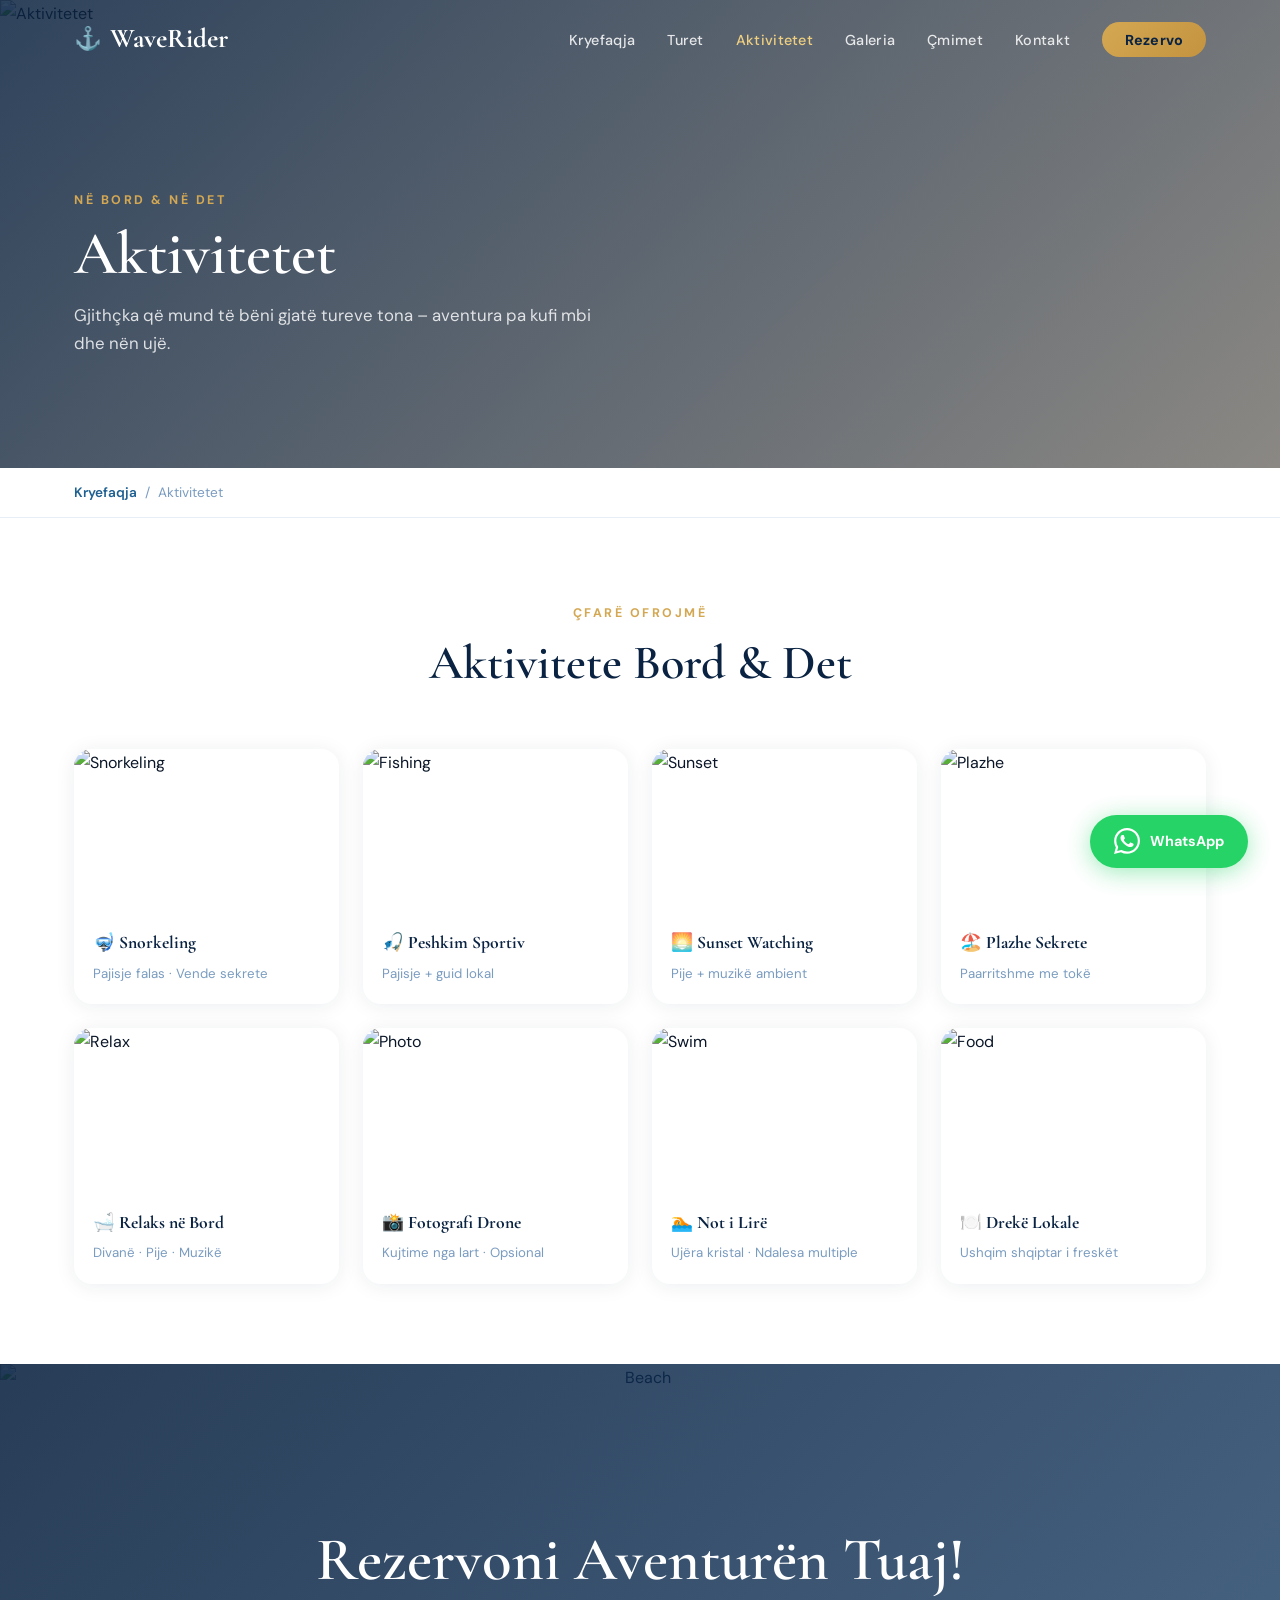
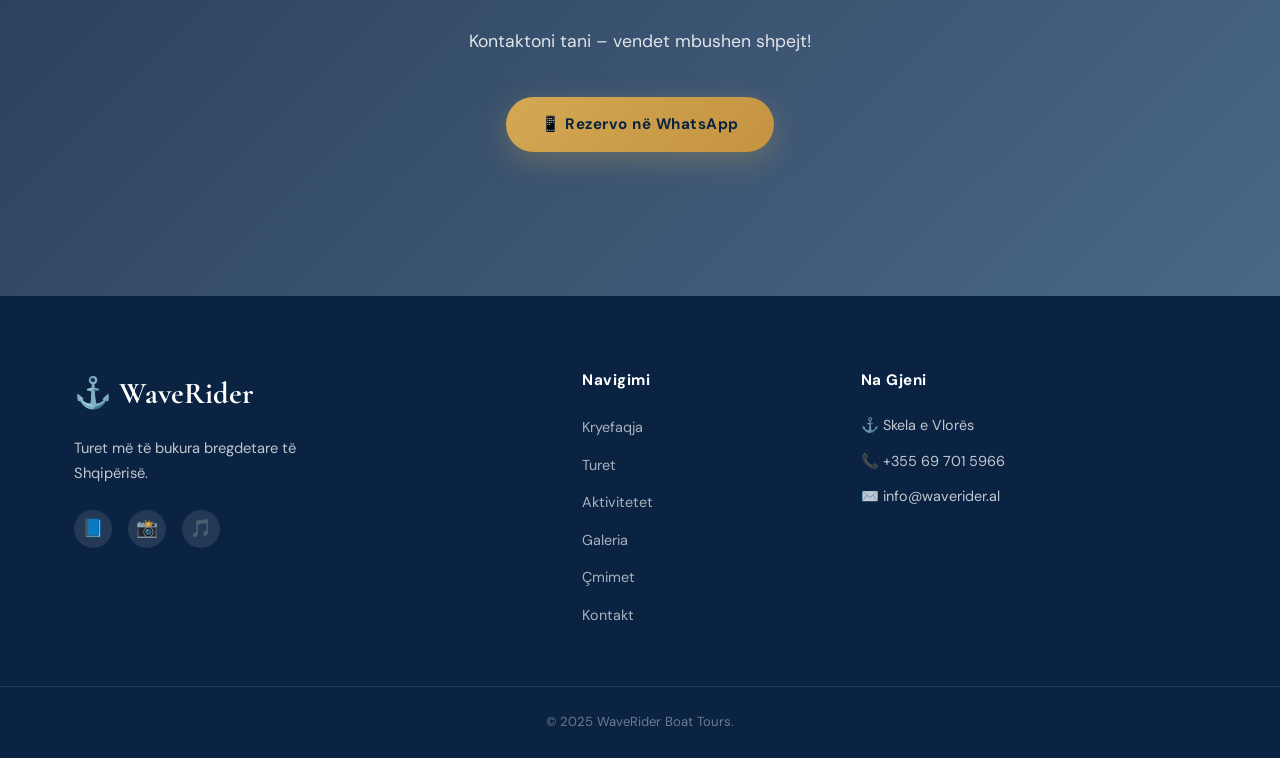
==== aktivitetet.html @ 0ce1d877 "Add files via upload" ====
<!-- AKTIVITETET -->
<!DOCTYPE html>
<html lang="sq">
<head>
  <meta charset="UTF-8"><meta name="viewport" content="width=device-width, initial-scale=1.0">
  <title>Aktivitetet – WaveRider Boat Tours</title>
  <link href="https://fonts.googleapis.com/css2?family=Cormorant+Garamond:ital,wght@0,400;0,600;0,700;1,400;1,600&family=DM+Sans:wght@300;400;500;700&display=swap" rel="stylesheet">
  <link rel="stylesheet" href="style.css">
</head>
<body>
  <nav class="navbar scrolled" id="navbar">
    <div class="nav-inner">
      <a href="index.html" class="logo"><span class="logo-icon">⚓</span> WaveRider</a>
      <button class="burger" id="burger"><span></span><span></span><span></span></button>
      <ul class="nav-links" id="navLinks">
        <li><a href="index.html">Kryefaqja</a></li><li><a href="turet.html">Turet</a></li>
        <li><a href="aktivitetet.html" class="active">Aktivitetet</a></li><li><a href="galeria.html">Galeria</a></li>
        <li><a href="cmimi.html">Çmimet</a></li><li><a href="kontakt.html">Kontakt</a></li>
        <li><a href="kontakt.html" class="btn-rezervo-nav">Rezervo</a></li>
      </ul>
    </div>
  </nav>
  <section class="page-hero">
    <div class="page-hero-bg"><img src="https://images.unsplash.com/photo-1530053969600-caed2596d242?w=1600&q=80" alt="Aktivitetet"><div class="page-hero-overlay"></div></div>
    <div class="page-hero-content"><span class="label">Në Bord & Në Det</span><h1>Aktivitetet</h1><p>Gjithçka që mund të bëni gjatë tureve tona – aventura pa kufi mbi dhe nën ujë.</p></div>
  </section>
  <div class="breadcrumb"><div class="container"><a href="index.html">Kryefaqja</a> <span>/</span> Aktivitetet</div></div>

  <section style="padding:5rem 0;background:white;">
    <div class="container">
      <div class="section-header fade-in"><span class="label">Çfarë Ofrojmë</span><h2>Aktivitete Bord & Det</h2></div>
      <div class="act-grid">
        <div class="act-item fade-in"><img src="https://images.unsplash.com/photo-1530053969600-caed2596d242?w=500&q=80" alt="Snorkeling"><div class="act-body"><h4>🤿 Snorkeling</h4><p>Pajisje falas · Vende sekrete</p></div></div>
        <div class="act-item fade-in"><img src="https://images.unsplash.com/photo-1467195659-c08bb4c3c1c1?w=500&q=80" alt="Fishing"><div class="act-body"><h4>🎣 Peshkim Sportiv</h4><p>Pajisje + guid lokal</p></div></div>
        <div class="act-item fade-in"><img src="https://images.unsplash.com/photo-1505118380757-91f5f5632de0?w=500&q=80" alt="Sunset"><div class="act-body"><h4>🌅 Sunset Watching</h4><p>Pije + muzikë ambient</p></div></div>
        <div class="act-item fade-in"><img src="https://images.unsplash.com/photo-1559827260-dc66d52bef19?w=500&q=80" alt="Plazhe"><div class="act-body"><h4>🏖️ Plazhe Sekrete</h4><p>Paarritshme me tokë</p></div></div>
        <div class="act-item fade-in"><img src="https://images.unsplash.com/photo-1544551763-46a013bb70d5?w=500&q=80" alt="Relax"><div class="act-body"><h4>🛁 Relaks në Bord</h4><p>Divanë · Pije · Muzikë</p></div></div>
        <div class="act-item fade-in"><img src="https://images.unsplash.com/photo-1488590528505-98d2b5aba04b?w=500&q=80" alt="Photo"><div class="act-body"><h4>📸 Fotografi Drone</h4><p>Kujtime nga lart · Opsional</p></div></div>
        <div class="act-item fade-in"><img src="https://images.unsplash.com/photo-1452721226468-f95fb66ebf83?w=500&q=80" alt="Swim"><div class="act-body"><h4>🏊 Not i Lirë</h4><p>Ujëra kristal · Ndalesa multiple</p></div></div>
        <div class="act-item fade-in"><img src="https://images.unsplash.com/photo-1414235077428-338989a2e8c0?w=500&q=80" alt="Food"><div class="act-body"><h4>🍽️ Drekë Lokale</h4><p>Ushqim shqiptar i freskët</p></div></div>
      </div>
    </div>
  </section>

  <section class="cta-banner">
    <img src="https://images.unsplash.com/photo-1507525428034-b723cf961d3e?w=1600&q=80" alt="Beach" class="cta-bg"><div class="cta-overlay"></div>
    <div class="cta-content"><h2>Rezervoni Aventurën Tuaj!</h2><p>Kontaktoni tani – vendet mbushen shpejt!</p>
      <a href="https://wa.me/355697015966?text=Përshëndetje!%20Dua%20të%20rezervoj%20nje%20tur." class="btn-primary" target="_blank">📱 Rezervo në WhatsApp</a></div>
  </section>

  <footer class="footer"><div class="container footer-grid">
    <div class="footer-brand"><div class="logo">⚓ WaveRider</div><p>Turet më të bukura bregdetare të Shqipërisë.</p><div class="social-links"><a href="#">📘</a><a href="#">📸</a><a href="#">🎵</a></div></div>
    <div class="footer-links"><h4>Navigimi</h4><ul><li><a href="index.html">Kryefaqja</a></li><li><a href="turet.html">Turet</a></li><li><a href="aktivitetet.html">Aktivitetet</a></li><li><a href="galeria.html">Galeria</a></li><li><a href="cmimi.html">Çmimet</a></li><li><a href="kontakt.html">Kontakt</a></li></ul></div>
    <div class="footer-contact"><h4>Na Gjeni</h4><p>⚓ Skela e Vlorës</p><p>📞 +355 69 701 5966</p><p>✉️ info@waverider.al</p></div>
  </div><div class="footer-bottom">© 2025 WaveRider Boat Tours.</div></footer>

  <a href="https://wa.me/355697015966?text=Përshëndetje%20WaveRider!" class="whatsapp-btn" target="_blank" rel="noopener">
    <svg xmlns="http://www.w3.org/2000/svg" viewBox="0 0 24 24" fill="white" width="26" height="26"><path d="M17.472 14.382c-.297-.149-1.758-.867-2.03-.967-.273-.099-.471-.148-.67.15-.197.297-.767.966-.94 1.164-.173.199-.347.223-.644.075-.297-.15-1.255-.463-2.39-1.475-.883-.788-1.48-1.761-1.653-2.059-.173-.297-.018-.458.13-.606.134-.133.298-.347.446-.52.149-.174.198-.298.298-.497.099-.198.05-.371-.025-.52-.075-.149-.669-1.612-.916-2.207-.242-.579-.487-.5-.669-.51-.173-.008-.371-.01-.57-.01-.198 0-.52.074-.792.372-.272.297-1.04 1.016-1.04 2.479 0 1.462 1.065 2.875 1.213 3.074.149.198 2.096 3.2 5.077 4.487.709.306 1.262.489 1.694.625.712.227 1.36.195 1.871.118.571-.085 1.758-.719 2.006-1.413.248-.694.248-1.289.173-1.413-.074-.124-.272-.198-.57-.347m-5.421 7.403h-.004a9.87 9.87 0 01-5.031-1.378l-.361-.214-3.741.982.998-3.648-.235-.374a9.86 9.86 0 01-1.51-5.26c.001-5.45 4.436-9.884 9.888-9.884 2.64 0 5.122 1.03 6.988 2.898a9.825 9.825 0 012.893 6.994c-.003 5.45-4.437 9.884-9.885 9.884m8.413-18.297A11.815 11.815 0 0012.05 0C5.495 0 .16 5.335.157 11.892c0 2.096.547 4.142 1.588 5.945L.057 24l6.305-1.654a11.882 11.882 0 005.683 1.448h.005c6.554 0 11.89-5.335 11.893-11.893a11.821 11.821 0 00-3.48-8.413z"/></svg>
    <span>WhatsApp</span>
  </a>
  <script src="script.js"></script>
</body>
</html>
---- style.css ----
/* ===== RESET & BASE ===== */
*, *::before, *::after { margin:0; padding:0; box-sizing:border-box; }

:root {
  --navy: #0a2342;
  --navy-mid: #1a3a6b;
  --ocean: #1e6091;
  --teal: #0d9488;
  --teal-light: #5eead4;
  --gold: #d4a853;
  --gold-light: #f0d080;
  --sand: #fdf8f0;
  --white: #ffffff;
  --text-dark: #0a1628;
  --text-mid: #3d5a80;
  --text-light: #7a9cc0;
  --shadow: 0 8px 40px rgba(10,35,66,.15);
  --shadow-gold: 0 8px 30px rgba(212,168,83,.3);
  --radius: 18px;
  --font-display: 'Cormorant Garamond', Georgia, serif;
  --font-body: 'DM Sans', sans-serif;
}

html { scroll-behavior: smooth; }
body { font-family: var(--font-body); color: var(--text-dark); background: var(--sand); line-height: 1.7; overflow-x: hidden; }
.container { max-width: 1180px; margin: 0 auto; padding: 0 1.5rem; }
img { max-width:100%; display:block; }
a { text-decoration:none; color:inherit; }

/* ===== BUTTONS ===== */
.btn-primary {
  display: inline-block;
  background: linear-gradient(135deg, var(--gold), #c49340);
  color: var(--navy);
  padding: .9rem 2.2rem;
  border-radius: 50px;
  font-weight: 700;
  font-size: .95rem;
  letter-spacing: .5px;
  transition: all .3s;
  border: none;
  cursor: pointer;
  font-family: var(--font-body);
  box-shadow: var(--shadow-gold);
}
.btn-primary:hover { transform: translateY(-3px); box-shadow: 0 12px 35px rgba(212,168,83,.45); background: linear-gradient(135deg, #e0b860, var(--gold)); }

.btn-ghost {
  display: inline-block;
  color: var(--white);
  padding: .9rem 2.2rem;
  border-radius: 50px;
  font-weight: 700;
  font-size: .95rem;
  border: 2px solid rgba(255,255,255,.5);
  transition: all .3s;
  font-family: var(--font-body);
}
.btn-ghost:hover { background: rgba(255,255,255,.15); border-color: white; }

.btn-navy {
  display: inline-block;
  background: var(--navy);
  color: white;
  padding: .9rem 2.2rem;
  border-radius: 50px;
  font-weight: 700;
  font-size: .95rem;
  transition: all .3s;
  border: none; cursor: pointer; font-family: var(--font-body);
}
.btn-navy:hover { background: var(--navy-mid); transform: translateY(-2px); }

/* ===== NAVBAR ===== */
.navbar {
  position: fixed; top: 0; left: 0; right: 0; z-index: 999;
  padding: 1rem 0;
  transition: all .4s;
}
.navbar.scrolled {
  background: rgba(10,35,66,.97);
  backdrop-filter: blur(10px);
  box-shadow: 0 2px 30px rgba(0,0,0,.3);
  padding: .7rem 0;
}
.nav-inner { max-width: 1180px; margin: 0 auto; padding: 0 1.5rem; display: flex; align-items: center; justify-content: space-between; }
.logo { font-family: var(--font-display); font-size: 1.7rem; font-weight: 700; color: white; display: flex; align-items: center; gap: .5rem; }
.logo-icon { font-size: 1.4rem; }
.nav-links { display: flex; align-items: center; gap: 2rem; list-style: none; }
.nav-links a { color: rgba(255,255,255,.85); font-weight: 500; font-size: .9rem; transition: color .2s; letter-spacing: .3px; }
.nav-links a:hover, .nav-links a.active { color: var(--gold-light); }
.btn-rezervo-nav {
  background: linear-gradient(135deg, var(--gold), #c49340) !important;
  color: var(--navy) !important;
  padding: .55rem 1.4rem !important;
  border-radius: 50px;
  font-weight: 700 !important;
}
.btn-rezervo-nav:hover { color: var(--navy) !important; }

.burger { display:none; flex-direction:column; gap:5px; background:none; border:none; cursor:pointer; padding:5px; }
.burger span { display:block; width:26px; height:2px; background:white; border-radius:2px; transition:all .3s; }

/* ===== HERO ===== */
.hero {
  position: relative; min-height: 100vh;
  display: flex; align-items: center;
  overflow: hidden;
}
.hero-bg { position: absolute; inset: 0; }
.hero-img { width:100%; height:100%; object-fit:cover; object-position:center; }
.hero-overlay {
  position: absolute; inset: 0;
  background: linear-gradient(135deg, rgba(10,35,66,.82) 0%, rgba(14,55,100,.55) 60%, rgba(0,0,0,.3) 100%);
}
/* Animated waves */
.hero-waves { position:absolute; bottom:0; left:0; right:0; z-index:2; }
.hero-content {
  position: relative; z-index: 3;
  max-width: 1180px; margin: 0 auto; padding: 0 1.5rem;
  padding-top: 90px;
}
.hero-badge {
  display: inline-flex; align-items: center; gap: .5rem;
  background: rgba(212,168,83,.2);
  border: 1px solid rgba(212,168,83,.5);
  color: var(--gold-light);
  padding: .45rem 1.2rem;
  border-radius: 50px;
  font-size: .82rem;
  font-weight: 600;
  letter-spacing: 1.5px;
  text-transform: uppercase;
  margin-bottom: 1.8rem;
}
.hero-content h1 {
  font-family: var(--font-display);
  font-size: clamp(2.8rem, 7vw, 5.5rem);
  font-weight: 600;
  color: white;
  line-height: 1.08;
  margin-bottom: 1.5rem;
}
.hero-content h1 em { color: var(--gold-light); font-style: italic; }
.hero-content p { color: rgba(255,255,255,.8); font-size: 1.15rem; max-width: 540px; margin-bottom: 2.5rem; }
.hero-btns { display: flex; gap: 1.2rem; flex-wrap: wrap; }

/* Availability strip */
.avail-strip {
  position: absolute; bottom: 4rem; right: 2rem; z-index: 4;
  background: rgba(255,255,255,.12);
  backdrop-filter: blur(12px);
  border: 1px solid rgba(255,255,255,.25);
  border-radius: 16px;
  padding: 1.2rem 1.8rem;
  color: white;
  max-width: 220px;
}
.avail-strip strong { display:block; font-size:1.4rem; color:var(--gold-light); font-family:var(--font-display); }
.avail-strip span { font-size:.82rem; opacity:.8; }
.avail-dots { display:flex; gap:.4rem; margin-top:.8rem; flex-wrap:wrap; }
.dot { width:14px; height:14px; border-radius:50%; background:var(--teal-light); transition:.3s; }
.dot.taken { background:rgba(255,255,255,.25); }

.hero-scroll { position:absolute; bottom:2rem; left:50%; transform:translateX(-50%); color:rgba(255,255,255,.5); font-size:1.4rem; animation:bounce 2s infinite; z-index:5; }
@keyframes bounce { 0%,100%{transform:translateX(-50%) translateY(0)} 50%{transform:translateX(-50%) translateY(8px)} }

/* ===== STATS BAR ===== */
.stats-bar {
  background: var(--navy);
  display: grid; grid-template-columns: repeat(4,1fr);
  padding: 2rem;
}
.stat { padding:.5rem; text-align:center; border-right:1px solid rgba(255,255,255,.1); }
.stat:last-child { border-right:none; }
.stat strong { display:block; font-size:2.2rem; font-weight:700; color:var(--gold-light); font-family:var(--font-display); }
.stat span { font-size:.82rem; color:rgba(255,255,255,.65); font-weight:500; letter-spacing:.5px; }

/* ===== SECTION HEADER ===== */
.section-header { text-align:center; margin-bottom:3.5rem; }
.label { display:inline-block; color:var(--gold); font-size:.78rem; font-weight:700; letter-spacing:2.5px; text-transform:uppercase; margin-bottom:.7rem; }
.section-header h2 { font-family:var(--font-display); font-size:clamp(2rem,4vw,3rem); font-weight:600; color:var(--navy); line-height:1.2; }

/* ===== TOUR CARDS ===== */
.tours-section { padding:6rem 0; background:white; }
.tours-grid { display:grid; grid-template-columns:repeat(3,1fr); gap:2rem; }
.tour-card {
  border-radius:var(--radius); overflow:hidden;
  box-shadow:var(--shadow); transition:transform .35s, box-shadow .35s;
  background:white; position:relative;
}
.tour-card:hover { transform:translateY(-10px); box-shadow:0 25px 60px rgba(10,35,66,.2); }
.tour-card-img { position:relative; overflow:hidden; }
.tour-card-img img { width:100%; height:230px; object-fit:cover; transition:transform .5s; }
.tour-card:hover .tour-card-img img { transform:scale(1.06); }
.tour-badge {
  position:absolute; top:1rem; left:1rem;
  background:var(--gold); color:var(--navy);
  font-size:.75rem; font-weight:700; padding:.3rem .9rem;
  border-radius:50px; letter-spacing:.5px;
}
.spots-badge {
  position:absolute; top:1rem; right:1rem;
  background:rgba(10,35,66,.85); color:white;
  font-size:.75rem; font-weight:600; padding:.3rem .9rem;
  border-radius:50px; backdrop-filter:blur(4px);
}
.spots-badge.low { background:rgba(180,40,40,.85); }
.tour-body { padding:1.6rem; }
.tour-body h3 { font-family:var(--font-display); font-size:1.35rem; font-weight:700; color:var(--navy); margin-bottom:.5rem; }
.tour-meta { display:flex; gap:1rem; margin-bottom:.8rem; flex-wrap:wrap; }
.tour-meta span { font-size:.82rem; color:var(--text-light); display:flex; align-items:center; gap:.3rem; }
.tour-body p { color:var(--text-mid); font-size:.9rem; margin-bottom:1.2rem; line-height:1.6; }
.tour-footer { display:flex; align-items:center; justify-content:space-between; }
.tour-price { font-family:var(--font-display); font-size:1.5rem; font-weight:700; color:var(--navy); }
.tour-price span { font-size:.85rem; color:var(--text-light); font-weight:400; font-family:var(--font-body); }

/* ===== BOOKING SECTION (Airbnb style) ===== */
.booking-section { padding:6rem 0; background:var(--sand); }
.booking-wrap { display:grid; grid-template-columns:1fr 420px; gap:4rem; align-items:start; }
.booking-info .label { display:block; margin-bottom:.5rem; }
.booking-info h2 { font-family:var(--font-display); font-size:clamp(1.8rem,3.5vw,2.8rem); font-weight:600; color:var(--navy); margin-bottom:1.5rem; line-height:1.2; }
.booking-info p { color:var(--text-mid); font-size:1rem; margin-bottom:1.5rem; }
.booking-features { list-style:none; margin-bottom:2rem; }
.booking-features li { display:flex; align-items:center; gap:.8rem; padding:.6rem 0; border-bottom:1px solid rgba(10,35,66,.08); font-size:.95rem; color:var(--text-mid); }
.booking-features li .feat-icon { font-size:1.2rem; flex-shrink:0; }

/* Booking widget */
.booking-widget {
  background:white;
  border-radius:24px;
  box-shadow:0 12px 50px rgba(10,35,66,.15);
  padding:2rem;
  border:1px solid rgba(10,35,66,.08);
  position:sticky; top:100px;
}
.widget-header { margin-bottom:1.5rem; }
.widget-price { font-family:var(--font-display); font-size:2rem; font-weight:700; color:var(--navy); }
.widget-price span { font-size:1rem; color:var(--text-light); font-weight:400; font-family:var(--font-body); }
.widget-rating { display:flex; align-items:center; gap:.4rem; font-size:.85rem; color:var(--text-mid); margin-top:.2rem; }
.widget-rating .stars { color:#f4a523; }

.form-grid-2 { display:grid; grid-template-columns:1fr 1fr; gap:0; border:2px solid #e0e8f0; border-radius:12px; overflow:hidden; margin-bottom:.8rem; }
.form-cell { padding:.9rem 1rem; cursor:pointer; transition:background .2s; }
.form-cell:first-child { border-right:1px solid #e0e8f0; }
.form-cell label { display:block; font-size:.7rem; font-weight:700; letter-spacing:1px; text-transform:uppercase; color:var(--navy); margin-bottom:.2rem; }
.form-cell input, .form-cell select {
  border:none; outline:none; font-family:var(--font-body);
  font-size:.95rem; color:var(--text-dark); width:100%;
  background:transparent; cursor:pointer;
}
.form-cell select option { color:var(--text-dark); }

.guests-row { border:2px solid #e0e8f0; border-radius:12px; padding:.9rem 1rem; margin-bottom:.8rem; display:flex; justify-content:space-between; align-items:center; }
.guests-row label { font-size:.7rem; font-weight:700; letter-spacing:1px; text-transform:uppercase; color:var(--navy); display:block; }
.guest-controls { display:flex; align-items:center; gap:1rem; }
.g-btn { width:32px; height:32px; border-radius:50%; border:1.5px solid #ccd9e8; background:white; font-size:1.2rem; cursor:pointer; display:flex; align-items:center; justify-content:center; color:var(--navy); transition:all .2s; }
.g-btn:hover { border-color:var(--navy); background:var(--navy); color:white; }
.g-count { font-weight:700; font-size:1rem; min-width:20px; text-align:center; }

/* Availability calendar mini */
.spots-visual { margin-bottom:1.2rem; }
.spots-visual label { font-size:.75rem; font-weight:700; letter-spacing:1px; text-transform:uppercase; color:var(--navy); display:block; margin-bottom:.6rem; }
.spots-bar { display:flex; gap:.35rem; }
.spot-dot { flex:1; height:10px; border-radius:50px; background:var(--teal); transition:.3s; }
.spot-dot.taken { background:#e0e8f0; }
.spots-text { font-size:.8rem; color:var(--text-light); margin-top:.4rem; }
.spots-text strong { color:#c0392b; }

.price-breakdown { border-top:1px solid #e0e8f0; padding-top:1rem; margin-bottom:1.2rem; }
.price-row { display:flex; justify-content:space-between; font-size:.9rem; color:var(--text-mid); margin-bottom:.5rem; }
.price-row.total { font-weight:700; color:var(--navy); font-size:1rem; border-top:1px solid #e0e8f0; padding-top:.8rem; margin-top:.3rem; }

.btn-book { width:100%; padding:1.1rem; font-size:1rem; border-radius:12px; background:linear-gradient(135deg,var(--gold),#c49340); color:var(--navy); font-weight:700; border:none; cursor:pointer; font-family:var(--font-body); transition:all .3s; box-shadow:var(--shadow-gold); }
.btn-book:hover { transform:translateY(-2px); box-shadow:0 12px 30px rgba(212,168,83,.45); }
.btn-wa { width:100%; padding:.85rem; font-size:.9rem; border-radius:12px; background:#25d366; color:white; font-weight:700; border:none; cursor:pointer; font-family:var(--font-body); transition:all .3s; display:flex; align-items:center; justify-content:center; gap:.6rem; margin-top:.7rem; }
.btn-wa:hover { background:#1da851; transform:translateY(-2px); }
.widget-note { text-align:center; font-size:.78rem; color:var(--text-light); margin-top:.8rem; }

/* ===== ABOUT SPLIT ===== */
.about-section { padding:6rem 0; background:white; }
.split { display:grid; grid-template-columns:1fr 1fr; gap:4rem; align-items:center; }
.split-img { position:relative; }
.split-img img { border-radius:var(--radius); box-shadow:var(--shadow); width:100%; height:480px; object-fit:cover; }
.img-float {
  position:absolute; bottom:-1.5rem; right:-1.5rem;
  background:var(--navy); color:white;
  padding:1.2rem 1.5rem; border-radius:var(--radius);
  box-shadow:var(--shadow); text-align:center;
}
.img-float strong { display:block; font-size:2rem; font-family:var(--font-display); color:var(--gold-light); }
.img-float span { font-size:.82rem; opacity:.8; }
.split-text .label { display:block; margin-bottom:.5rem; }
.split-text h2 { font-family:var(--font-display); font-size:clamp(1.8rem,3vw,2.5rem); font-weight:600; color:var(--navy); margin-bottom:1.2rem; line-height:1.2; }
.split-text p { color:var(--text-mid); margin-bottom:1rem; font-size:1rem; }

/* ===== TESTIMONIALS ===== */
.testi-section { padding:6rem 0; background:var(--navy); }
.testi-section .section-header h2 { color:white; }
.testi-grid { display:grid; grid-template-columns:repeat(3,1fr); gap:2rem; }
.testi-card { background:rgba(255,255,255,.07); border:1px solid rgba(255,255,255,.12); border-radius:var(--radius); padding:2rem; backdrop-filter:blur(4px); }
.stars { color:var(--gold); font-size:1rem; margin-bottom:1rem; letter-spacing:2px; }
.testi-card p { color:rgba(255,255,255,.8); font-size:.95rem; font-style:italic; margin-bottom:1.5rem; line-height:1.7; }
.testi-author { display:flex; align-items:center; gap:.8rem; }
.testi-author img { width:46px; height:46px; border-radius:50%; object-fit:cover; border:2px solid var(--gold); }
.testi-author strong { display:block; color:white; font-size:.95rem; }
.testi-author span { font-size:.8rem; color:rgba(255,255,255,.55); }

/* ===== ACTIVITIES ===== */
.act-section { padding:6rem 0; background:var(--sand); }
.act-grid { display:grid; grid-template-columns:repeat(4,1fr); gap:1.5rem; }
.act-item { background:white; border-radius:var(--radius); overflow:hidden; box-shadow:0 2px 20px rgba(10,35,66,.08); transition:transform .3s, box-shadow .3s; }
.act-item:hover { transform:translateY(-6px); box-shadow:var(--shadow); }
.act-item img { width:100%; height:160px; object-fit:cover; }
.act-body { padding:1.2rem; }
.act-body h4 { font-family:var(--font-display); font-size:1.1rem; color:var(--navy); margin-bottom:.3rem; }
.act-body p { font-size:.83rem; color:var(--text-light); }

/* ===== CTA BANNER ===== */
.cta-banner { position:relative; padding:9rem 1.5rem; text-align:center; overflow:hidden; }
.cta-bg { position:absolute; inset:0; width:100%; height:100%; object-fit:cover; }
.cta-overlay { position:absolute; inset:0; background:linear-gradient(135deg,rgba(10,35,66,.88),rgba(14,55,100,.75)); }
.cta-content { position:relative; z-index:2; }
.cta-content h2 { font-family:var(--font-display); font-size:clamp(2rem,5vw,3.8rem); color:white; font-weight:600; margin-bottom:1rem; }
.cta-content p { color:rgba(255,255,255,.85); font-size:1.1rem; margin-bottom:2.5rem; max-width:560px; margin-left:auto; margin-right:auto; }
.cta-btns { display:flex; gap:1.2rem; justify-content:center; flex-wrap:wrap; }

/* ===== FOOTER ===== */
.footer { background:var(--navy); color:rgba(255,255,255,.75); padding:4.5rem 0 0; }
.footer-grid { display:grid; grid-template-columns:2fr 1fr 1.5fr; gap:3rem; padding-bottom:3rem; }
.footer-brand .logo { font-size:1.9rem; color:white; margin-bottom:1rem; }
.footer-brand p { font-size:.92rem; max-width:270px; margin-bottom:1.5rem; }
.social-links { display:flex; gap:1rem; }
.social-links a { width:38px; height:38px; border-radius:50%; background:rgba(255,255,255,.1); display:flex; align-items:center; justify-content:center; font-size:1.1rem; transition:all .25s; }
.social-links a:hover { background:var(--gold); transform:scale(1.1); }
.footer-links h4, .footer-contact h4 { color:white; font-size:.95rem; font-weight:700; margin-bottom:1.2rem; letter-spacing:.5px; }
.footer-links ul { list-style:none; }
.footer-links li { margin-bottom:.65rem; }
.footer-links a { color:rgba(255,255,255,.65); font-size:.9rem; transition:color .2s; }
.footer-links a:hover { color:var(--gold-light); }
.footer-contact p { font-size:.9rem; margin-bottom:.7rem; }
.footer-bottom { border-top:1px solid rgba(255,255,255,.1); padding:1.5rem; text-align:center; font-size:.82rem; color:rgba(255,255,255,.4); }

/* ===== WHATSAPP ===== */
.whatsapp-btn {
  position:fixed; bottom:2rem; right:2rem; z-index:9999;
  background:#25d366; color:white;
  display:flex; align-items:center; gap:.6rem;
  padding:.85rem 1.5rem;
  border-radius:50px;
  font-weight:700; font-size:.9rem;
  box-shadow:0 4px 25px rgba(37,211,102,.45);
  transition:transform .3s, box-shadow .3s;
  animation:pulse-wa 3s infinite;
}
.whatsapp-btn:hover { transform:scale(1.05); box-shadow:0 8px 35px rgba(37,211,102,.6); }
@keyframes pulse-wa { 0%,100%{box-shadow:0 4px 25px rgba(37,211,102,.45)} 50%{box-shadow:0 4px 40px rgba(37,211,102,.75)} }

/* ===== PAGE HERO ===== */
.page-hero { position:relative; min-height:52vh; display:flex; align-items:center; overflow:hidden; padding-top:80px; }
.page-hero-bg { position:absolute; inset:0; }
.page-hero-bg img { width:100%; height:100%; object-fit:cover; }
.page-hero-overlay { position:absolute; inset:0; background:linear-gradient(135deg,rgba(10,35,66,.85),rgba(0,0,0,.45)); }
.page-hero-content { position:relative; z-index:2; padding:2.5rem 1.5rem; max-width:1180px; margin:0 auto; width:100%; }
.page-hero-content .label { display:block; margin-bottom:.6rem; }
.page-hero-content h1 { font-family:var(--font-display); font-size:clamp(2rem,5.5vw,3.8rem); font-weight:600; color:white; margin-bottom:.8rem; line-height:1.1; }
.page-hero-content p { color:rgba(255,255,255,.82); font-size:1.05rem; max-width:540px; }

/* ===== BREADCRUMB ===== */
.breadcrumb { background:white; padding:.8rem 0; border-bottom:1px solid #e8eef5; }
.breadcrumb .container { display:flex; gap:.5rem; align-items:center; font-size:.85rem; color:var(--text-light); }
.breadcrumb a { color:var(--ocean); font-weight:600; }

/* ===== MODAL ===== */
.modal-overlay {
  position:fixed; inset:0; background:rgba(10,35,66,.75); z-index:9998;
  display:flex; align-items:flex-start; justify-content:center;
  opacity:0; pointer-events:none; transition:opacity .3s;
  padding:2rem 1rem; overflow-y:auto;
}
.modal-overlay.active { opacity:1; pointer-events:all; }
.modal {
  position:relative; background:white; border-radius:24px; padding:2.5rem;
  max-width:500px; width:100%; box-shadow:0 30px 80px rgba(0,0,0,.3);
  transform:translateY(20px); transition:transform .3s;
  margin:auto; flex-shrink:0;
}
.modal-overlay.active .modal { transform:translateY(0); }
.modal h3 { font-family:var(--font-display); font-size:1.7rem; color:var(--navy); margin-bottom:.5rem; }
.modal > p { color:var(--text-mid); font-size:.88rem; margin-bottom:1.2rem; padding-bottom:1rem; border-bottom:1px solid #f0f4f8; }
.modal-form .form-group { margin-bottom:1rem; }
.modal-form label { display:block; font-weight:700; font-size:.78rem; color:var(--navy); margin-bottom:.35rem; letter-spacing:.5px; text-transform:uppercase; }
.modal-form input, .modal-form select, .modal-form textarea {
  width:100%; padding:.8rem 1rem; border:2px solid #e0e8f0;
  border-radius:10px; font-family:var(--font-body); font-size:.92rem;
  color:var(--text-dark); transition:border-color .2s; background:white;
}
.modal-form input:focus, .modal-form select:focus, .modal-form textarea:focus { outline:none; border-color:var(--ocean); }
.modal-form textarea { min-height:80px; resize:vertical; }
.modal-actions { display:flex; gap:.8rem; margin-top:1.2rem; }
.modal-close { position:absolute; top:1.2rem; right:1.5rem; background:none; border:none; font-size:1.8rem; cursor:pointer; color:var(--text-light); line-height:1; }
.modal-close:hover { color:var(--navy); }
.success-msg { background:#d4edda; color:#155724; border-radius:10px; padding:1rem 1.2rem; font-weight:600; font-size:.95rem; display:none; margin-top:1rem; text-align:center; }

/* ===== GALLERY ===== */
.gallery-masonry { columns:3; gap:1rem; }
.gallery-masonry .gal-item { break-inside:avoid; margin-bottom:1rem; border-radius:14px; overflow:hidden; position:relative; cursor:pointer; }
.gallery-masonry .gal-item img { width:100%; display:block; transition:transform .4s; }
.gallery-masonry .gal-item:hover img { transform:scale(1.05); }
.gal-overlay { position:absolute; inset:0; background:rgba(10,35,66,.5); opacity:0; display:flex; align-items:center; justify-content:center; transition:.3s; font-size:2.5rem; color:white; }
.gal-item:hover .gal-overlay { opacity:1; }

/* Lightbox */
.lightbox { position:fixed; inset:0; background:rgba(0,0,0,.93); z-index:99999; display:flex; align-items:center; justify-content:center; opacity:0; pointer-events:none; transition:opacity .3s; }
.lightbox.active { opacity:1; pointer-events:all; }
.lightbox img { max-width:90vw; max-height:85vh; border-radius:8px; }
.lb-close { position:absolute; top:1.5rem; right:2rem; color:white; font-size:2.5rem; cursor:pointer; background:none; border:none; }
.lb-prev,.lb-next { position:absolute; top:50%; transform:translateY(-50%); background:rgba(255,255,255,.15); border:none; color:white; font-size:2rem; padding:.8rem 1.2rem; cursor:pointer; border-radius:8px; transition:background .2s; }
.lb-prev { left:1rem; } .lb-next { right:1rem; }
.lb-prev:hover,.lb-next:hover { background:rgba(255,255,255,.3); }

/* ===== PRICING ===== */
.pricing-grid { display:grid; grid-template-columns:repeat(3,1fr); gap:2rem; }
.p-card { background:white; border-radius:var(--radius); padding:2.5rem 2rem; box-shadow:var(--shadow); text-align:center; position:relative; border:2px solid transparent; transition:transform .3s,border-color .3s; }
.p-card:hover { transform:translateY(-8px); border-color:var(--teal); }
.p-card.popular { border-color:var(--gold); }
.pop-badge { position:absolute; top:-1rem; left:50%; transform:translateX(-50%); background:var(--gold); color:var(--navy); padding:.3rem 1.2rem; border-radius:50px; font-size:.78rem; font-weight:700; white-space:nowrap; }
.p-card .icon { font-size:2.8rem; margin-bottom:.8rem; }
.p-card h3 { font-family:var(--font-display); font-size:1.4rem; color:var(--navy); margin-bottom:.4rem; }
.p-price { font-size:2.8rem; font-weight:700; color:var(--ocean); font-family:var(--font-display); margin:1rem 0; line-height:1; }
.p-price span { font-size:.95rem; color:var(--text-light); font-weight:400; }
.p-card ul { list-style:none; margin:1.5rem 0; text-align:left; }
.p-card li { padding:.5rem 0; border-bottom:1px solid #f0f0f0; font-size:.9rem; color:var(--text-mid); }
.p-card li::before { content:'✓ '; color:var(--teal); font-weight:700; }
.p-spots { display:inline-block; background:#fff3e0; color:#b45309; font-size:.78rem; font-weight:700; padding:.3rem .9rem; border-radius:50px; margin-bottom:1rem; }

/* ===== CONTACT ===== */
.contact-grid { display:grid; grid-template-columns:1fr 1fr; gap:4rem; }
.info-card { background:var(--navy); color:white; border-radius:var(--radius); padding:2.2rem; margin-bottom:1.5rem; }
.info-card h3 { font-family:var(--font-display); font-size:1.25rem; color:var(--gold-light); margin-bottom:1.2rem; }
.info-item { display:flex; gap:1rem; margin-bottom:1.1rem; align-items:flex-start; }
.info-item .icon { font-size:1.2rem; flex-shrink:0; margin-top:.1rem; }
.info-item div strong { display:block; font-size:.8rem; color:rgba(255,255,255,.55); margin-bottom:.1rem; text-transform:uppercase; letter-spacing:.5px; }
.info-item div span { font-size:.92rem; }

/* ===== FADE IN ===== */
.fade-in { opacity:0; transform:translateY(28px); transition:opacity .7s ease,transform .7s ease; }
.fade-in.visible { opacity:1; transform:translateY(0); }

/* ===== RESPONSIVE ===== */
@media(max-width:1024px) { .tours-grid { grid-template-columns:repeat(2,1fr); } .act-grid { grid-template-columns:repeat(2,1fr); } }

@media(max-width:768px) {
  .burger { display:flex; }
  .nav-links { position:fixed; inset:0; flex-direction:column; justify-content:center; background:var(--navy); transform:translateX(100%); transition:transform .4s cubic-bezier(.77,0,.18,1); gap:2rem; z-index:998; padding:6rem 2rem 2rem; }
  .nav-links.open { transform:translateX(0); }
  .nav-links a { font-size:1.2rem; }
  .nav-links li { text-align:center; }
  .tours-grid { grid-template-columns:1fr; }
  .booking-wrap { grid-template-columns:1fr; }
  .split { grid-template-columns:1fr; }
  .split-img img { height:280px; }
  .img-float { right:.5rem; }
  .stats-bar { grid-template-columns:repeat(2,1fr); }
  .testi-grid { grid-template-columns:1fr; }
  .act-grid { grid-template-columns:repeat(2,1fr); }
  .pricing-grid { grid-template-columns:1fr; }
  .gallery-masonry { columns:2; }
  .contact-grid { grid-template-columns:1fr; }
  .avail-strip { display:none; }
  .whatsapp-btn span { display:none; }
  .whatsapp-btn { padding:1rem; border-radius:50%; width:60px; height:60px; justify-content:center; }
  .footer-grid { grid-template-columns:1fr; gap:2rem; }
  .form-grid-2 { grid-template-columns:1fr; }
  .form-grid-2 .form-cell:first-child { border-right:none; border-bottom:1px solid #e0e8f0; }
  .modal-actions { flex-direction:column; }
}
@media(max-width:480px) { .act-grid { grid-template-columns:repeat(2,1fr); } .gallery-masonry { columns:1; } }
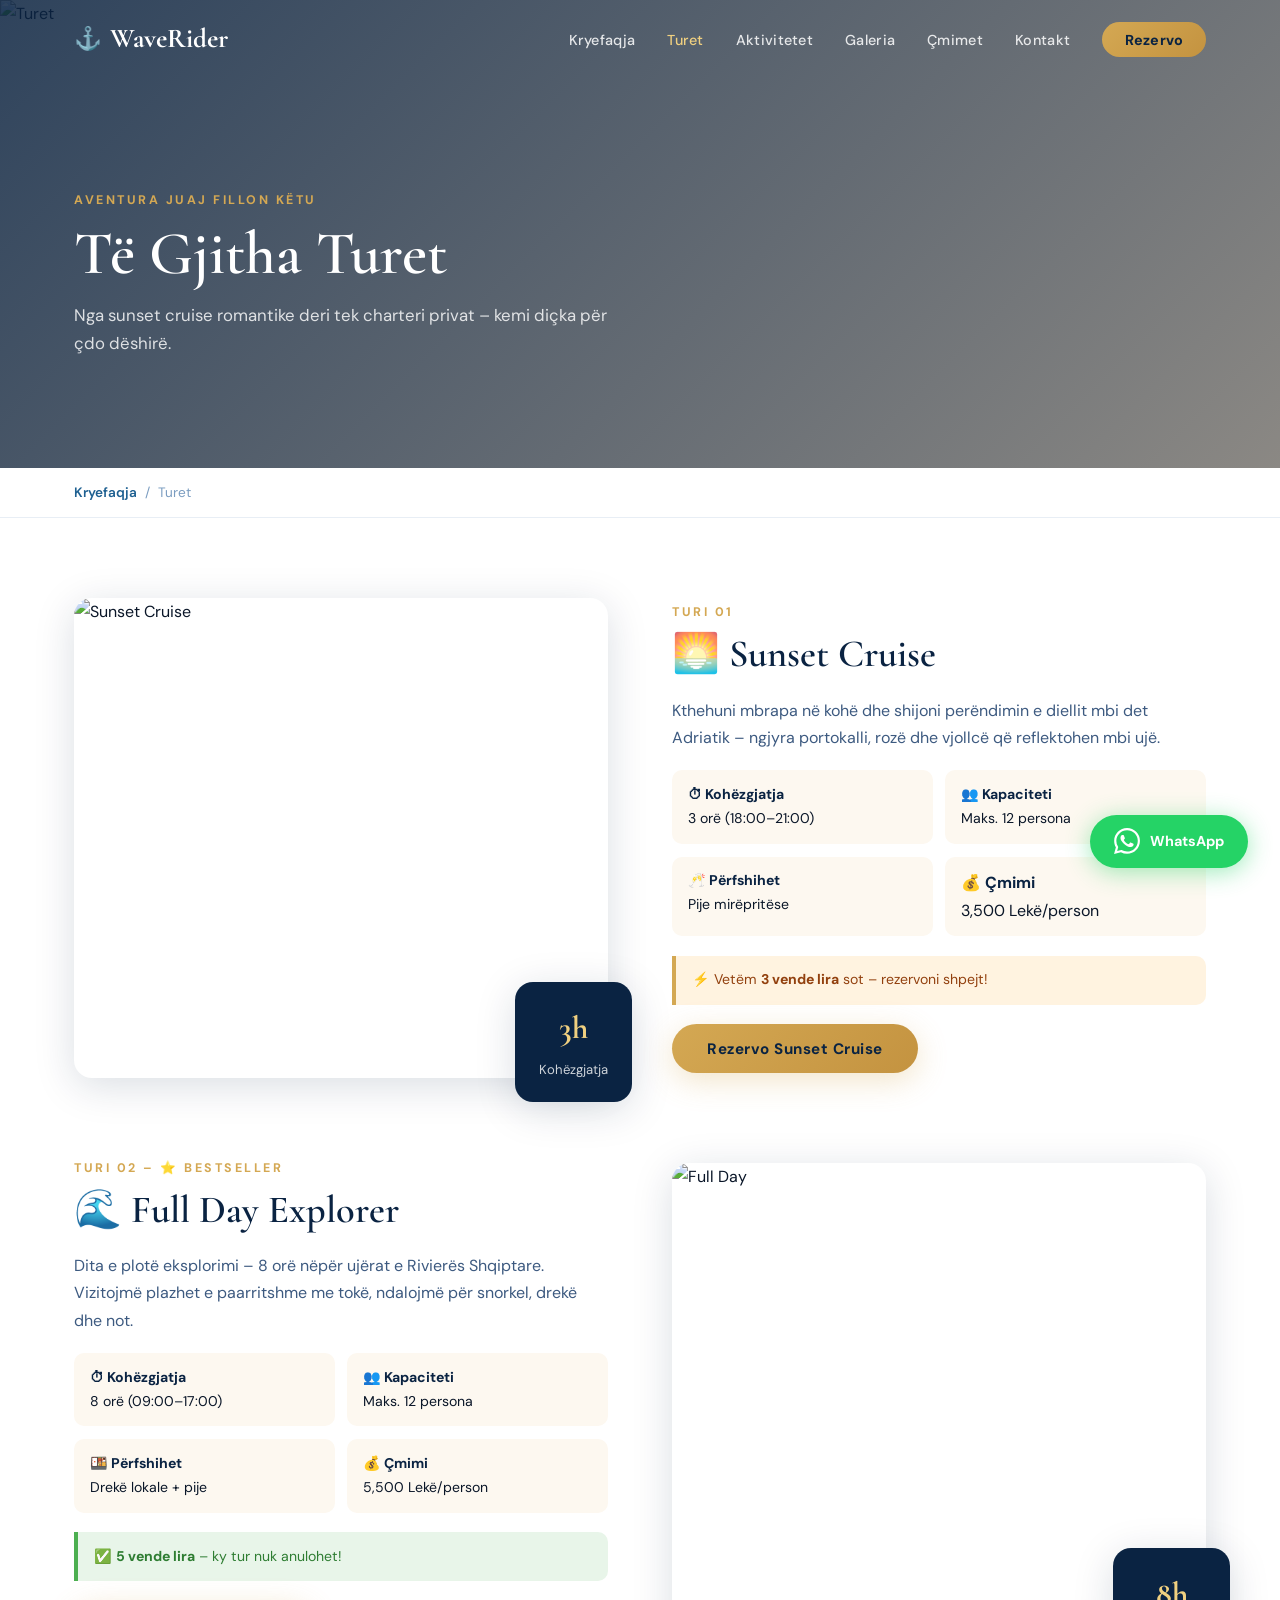
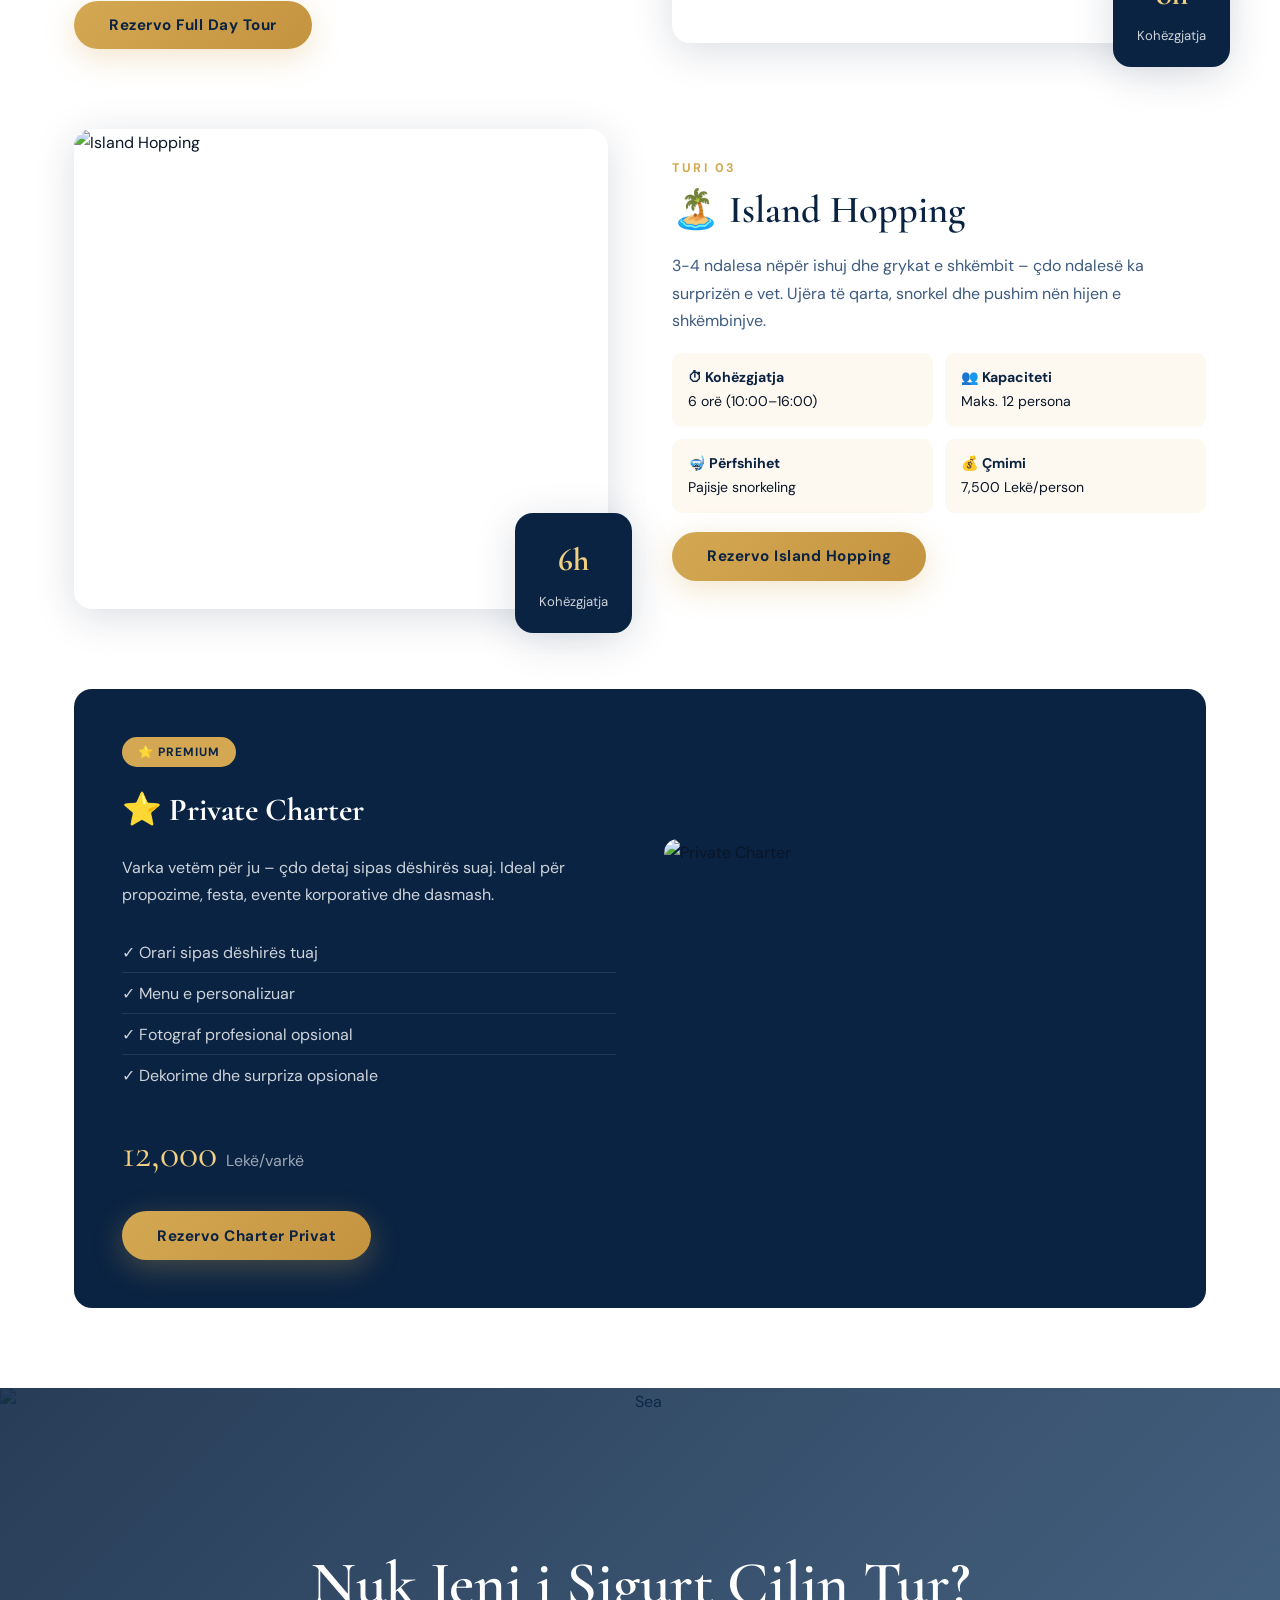
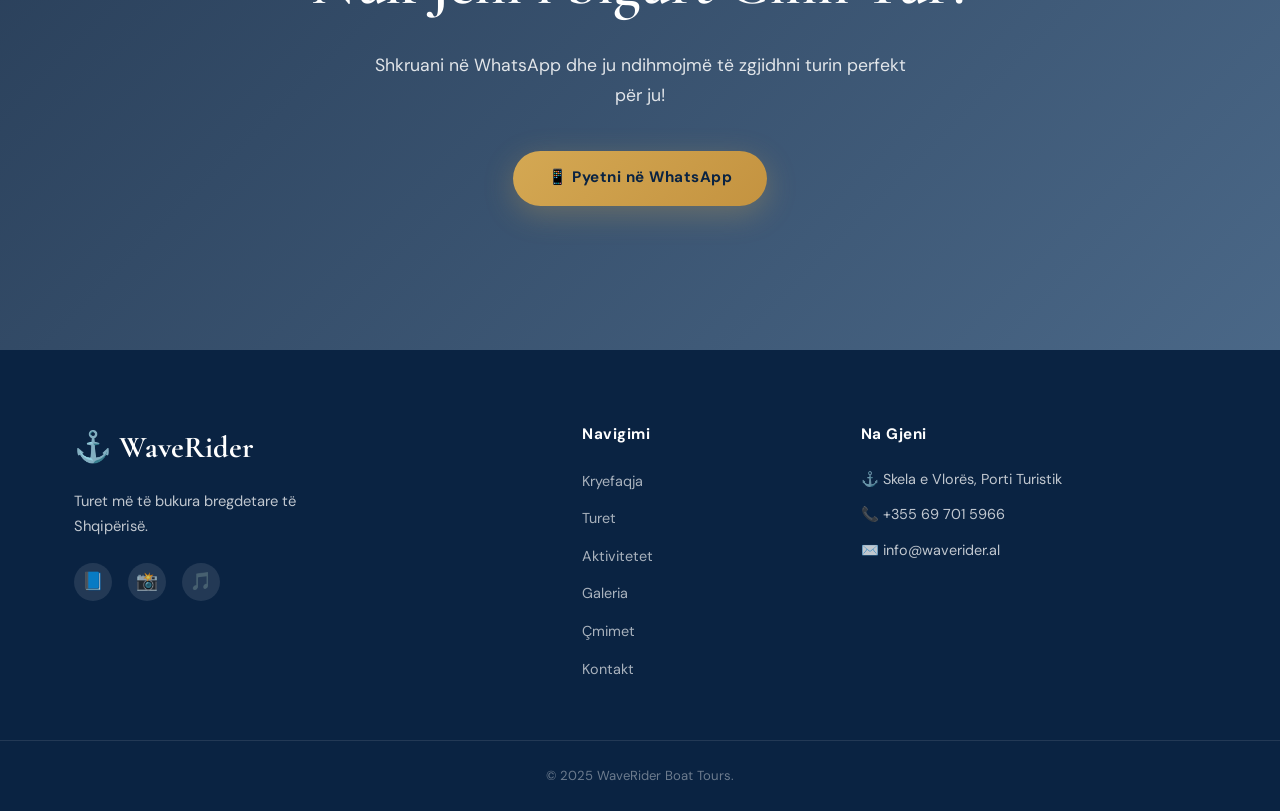
==== commit a5f66ab3: "Update aktivitetet.html" ====
--- a/aktivitetet.html
+++ b/aktivitetet.html
@@ -1,9 +1,8 @@
-<!-- AKTIVITETET -->
 <!DOCTYPE html>
 <html lang="sq">
 <head>
   <meta charset="UTF-8"><meta name="viewport" content="width=device-width, initial-scale=1.0">
-  <title>Aktivitetet – WaveRider Boat Tours</title>
+  <title>Turet – WaveRider Boat Tours</title>
   <link href="https://fonts.googleapis.com/css2?family=Cormorant+Garamond:ital,wght@0,400;0,600;0,700;1,400;1,600&family=DM+Sans:wght@300;400;500;700&display=swap" rel="stylesheet">
   <link rel="stylesheet" href="style.css">
 </head>
@@ -13,51 +12,178 @@
       <a href="index.html" class="logo"><span class="logo-icon">⚓</span> WaveRider</a>
       <button class="burger" id="burger"><span></span><span></span><span></span></button>
       <ul class="nav-links" id="navLinks">
-        <li><a href="index.html">Kryefaqja</a></li><li><a href="turet.html">Turet</a></li>
-        <li><a href="aktivitetet.html" class="active">Aktivitetet</a></li><li><a href="galeria.html">Galeria</a></li>
+        <li><a href="index.html">Kryefaqja</a></li><li><a href="turet.html" class="active">Turet</a></li>
+        <li><a href="aktivitetet.html">Aktivitetet</a></li><li><a href="galeria.html">Galeria</a></li>
         <li><a href="cmimi.html">Çmimet</a></li><li><a href="kontakt.html">Kontakt</a></li>
         <li><a href="kontakt.html" class="btn-rezervo-nav">Rezervo</a></li>
       </ul>
     </div>
   </nav>
+  <!-- MOBILE NAV FIX -->
+  <style>
+    @media(max-width:768px){
+      #navbar .nav-inner { position:relative; z-index:1002; }
+      #burger { display:flex !important; flex-direction:column; justify-content:center; align-items:center; gap:5px; background:none; border:none; cursor:pointer; padding:8px; width:44px; height:44px; position:relative; z-index:1002; }
+      #burger span { display:block !important; width:26px; height:2.5px; background:white; border-radius:3px; transition:transform .35s ease, opacity .25s ease, width .3s ease; transform-origin:center; pointer-events:none; }
+      #burger.open span:nth-child(1){ transform:translateY(7.5px) rotate(45deg); }
+      #burger.open span:nth-child(2){ opacity:0; width:0; }
+      #burger.open span:nth-child(3){ transform:translateY(-7.5px) rotate(-45deg); }
+      #navLinks { display:flex !important; position:fixed !important; top:0 !important; left:0 !important; right:0 !important; bottom:0 !important; flex-direction:column !important; justify-content:center !important; align-items:center !important; background:rgba(10,35,66,.98) !important; transform:translateX(100%) !important; transition:transform .4s cubic-bezier(.77,0,.18,1) !important; gap:1.6rem !important; z-index:1001 !important; padding:5rem 2rem 2rem !important; list-style:none !important; margin:0 !important; }
+      #navLinks.open { transform:translateX(0) !important; }
+      #navLinks li { text-align:center; width:100%; }
+      #navLinks a { font-size:1.25rem !important; color:rgba(255,255,255,.9) !important; display:block; padding:.5rem 0; font-weight:600; }
+      #navLinks a.active { color:#f0d080 !important; }
+      #navLinks .btn-rezervo-nav { background:linear-gradient(135deg,#d4a853,#c49340) !important; color:#0a2342 !important; padding:.7rem 2rem !important; border-radius:50px; display:inline-block !important; margin-top:.5rem; }
+    }
+  </style>
+
   <section class="page-hero">
-    <div class="page-hero-bg"><img src="https://images.unsplash.com/photo-1530053969600-caed2596d242?w=1600&q=80" alt="Aktivitetet"><div class="page-hero-overlay"></div></div>
-    <div class="page-hero-content"><span class="label">Në Bord & Në Det</span><h1>Aktivitetet</h1><p>Gjithçka që mund të bëni gjatë tureve tona – aventura pa kufi mbi dhe nën ujë.</p></div>
+    <div class="page-hero-bg"><img src="https://images.unsplash.com/photo-1500514966906-fe245eea9344?w=1600&q=80" alt="Turet"><div class="page-hero-overlay"></div></div>
+    <div class="page-hero-content">
+      <span class="label">Aventura Juaj Fillon Këtu</span>
+      <h1>Të Gjitha Turet</h1>
+      <p>Nga sunset cruise romantike deri tek charteri privat – kemi diçka për çdo dëshirë.</p>
+    </div>
   </section>
-  <div class="breadcrumb"><div class="container"><a href="index.html">Kryefaqja</a> <span>/</span> Aktivitetet</div></div>
+  <div class="breadcrumb"><div class="container"><a href="index.html">Kryefaqja</a> <span>/</span> Turet</div></div>
 
   <section style="padding:5rem 0;background:white;">
     <div class="container">
-      <div class="section-header fade-in"><span class="label">Çfarë Ofrojmë</span><h2>Aktivitete Bord & Det</h2></div>
-      <div class="act-grid">
-        <div class="act-item fade-in"><img src="https://images.unsplash.com/photo-1530053969600-caed2596d242?w=500&q=80" alt="Snorkeling"><div class="act-body"><h4>🤿 Snorkeling</h4><p>Pajisje falas · Vende sekrete</p></div></div>
-        <div class="act-item fade-in"><img src="https://images.unsplash.com/photo-1467195659-c08bb4c3c1c1?w=500&q=80" alt="Fishing"><div class="act-body"><h4>🎣 Peshkim Sportiv</h4><p>Pajisje + guid lokal</p></div></div>
-        <div class="act-item fade-in"><img src="https://images.unsplash.com/photo-1505118380757-91f5f5632de0?w=500&q=80" alt="Sunset"><div class="act-body"><h4>🌅 Sunset Watching</h4><p>Pije + muzikë ambient</p></div></div>
-        <div class="act-item fade-in"><img src="https://images.unsplash.com/photo-1559827260-dc66d52bef19?w=500&q=80" alt="Plazhe"><div class="act-body"><h4>🏖️ Plazhe Sekrete</h4><p>Paarritshme me tokë</p></div></div>
-        <div class="act-item fade-in"><img src="https://images.unsplash.com/photo-1544551763-46a013bb70d5?w=500&q=80" alt="Relax"><div class="act-body"><h4>🛁 Relaks në Bord</h4><p>Divanë · Pije · Muzikë</p></div></div>
-        <div class="act-item fade-in"><img src="https://images.unsplash.com/photo-1488590528505-98d2b5aba04b?w=500&q=80" alt="Photo"><div class="act-body"><h4>📸 Fotografi Drone</h4><p>Kujtime nga lart · Opsional</p></div></div>
-        <div class="act-item fade-in"><img src="https://images.unsplash.com/photo-1452721226468-f95fb66ebf83?w=500&q=80" alt="Swim"><div class="act-body"><h4>🏊 Not i Lirë</h4><p>Ujëra kristal · Ndalesa multiple</p></div></div>
-        <div class="act-item fade-in"><img src="https://images.unsplash.com/photo-1414235077428-338989a2e8c0?w=500&q=80" alt="Food"><div class="act-body"><h4>🍽️ Drekë Lokale</h4><p>Ushqim shqiptar i freskët</p></div></div>
+
+      <!-- Tour 1 -->
+      <div class="split fade-in" style="margin-bottom:5rem">
+        <div class="split-img">
+          <img src="https://images.unsplash.com/photo-1507525428034-b723cf961d3e?w=800&q=80" alt="Sunset Cruise">
+          <div class="img-float"><strong>3h</strong><span>Kohëzgjatja</span></div>
+        </div>
+        <div class="split-text">
+          <span class="label">Turi 01</span>
+          <h2>🌅 Sunset Cruise</h2>
+          <p>Kthehuni mbrapa në kohë dhe shijoni perëndimin e diellit mbi det Adriatik – ngjyra portokalli, rozë dhe vjollcë që reflektohen mbi ujë.</p>
+          <div style="display:grid;grid-template-columns:1fr 1fr;gap:.8rem;margin:1.2rem 0">
+            <div style="background:var(--sand);padding:.8rem 1rem;border-radius:10px;font-size:.88rem"><strong style="color:var(--navy);display:block">⏱ Kohëzgjatja</strong>3 orë (18:00–21:00)</div>
+            <div style="background:var(--sand);padding:.8rem 1rem;border-radius:10px;font-size:.88rem"><strong style="color:var(--navy);display:block">👥 Kapaciteti</strong>Maks. 12 persona</div>
+            <div style="background:var(--sand);padding:.8rem 1rem;border-radius:10px;font-size:.88rem"><strong style="color:var(--navy);display:block">🥂 Përfshihet</strong>Pije mirëpritëse</div>
+            <div style="background:var(--sand);padding:.8rem 1rem;border-radius:10px;font-size:.88sim"><strong style="color:var(--navy);display:block">💰 Çmimi</strong>3,500 Lekë/person</div>
+          </div>
+          <div style="background:#fff3e0;border-left:4px solid var(--gold);padding:.8rem 1rem;border-radius:0 10px 10px 0;margin-bottom:1.2rem;font-size:.88rem;color:#92400e">
+            ⚡ Vetëm <strong>3 vende lira</strong> sot – rezervoni shpejt!
+          </div>
+          <button class="btn-primary btn-book-card" data-tour="🌅 Sunset Cruise (3h) – 3,500 Lekë/person">Rezervo Sunset Cruise</button>
+        </div>
       </div>
+
+      <!-- Tour 2 -->
+      <div class="split fade-in" style="margin-bottom:5rem;direction:rtl">
+        <div class="split-img" style="direction:ltr">
+          <img src="https://images.unsplash.com/photo-1540202404-a2f29016b523?w=800&q=80" alt="Full Day">
+          <div class="img-float"><strong>8h</strong><span>Kohëzgjatja</span></div>
+        </div>
+        <div class="split-text" style="direction:ltr">
+          <span class="label">Turi 02 – ⭐ Bestseller</span>
+          <h2>🌊 Full Day Explorer</h2>
+          <p>Dita e plotë eksplorimi – 8 orë nëpër ujërat e Rivierës Shqiptare. Vizitojmë plazhet e paarritshme me tokë, ndalojmë për snorkel, drekë dhe not.</p>
+          <div style="display:grid;grid-template-columns:1fr 1fr;gap:.8rem;margin:1.2rem 0">
+            <div style="background:var(--sand);padding:.8rem 1rem;border-radius:10px;font-size:.88rem"><strong style="color:var(--navy);display:block">⏱ Kohëzgjatja</strong>8 orë (09:00–17:00)</div>
+            <div style="background:var(--sand);padding:.8rem 1rem;border-radius:10px;font-size:.88rem"><strong style="color:var(--navy);display:block">👥 Kapaciteti</strong>Maks. 12 persona</div>
+            <div style="background:var(--sand);padding:.8rem 1rem;border-radius:10px;font-size:.88rem"><strong style="color:var(--navy);display:block">🍱 Përfshihet</strong>Drekë lokale + pije</div>
+            <div style="background:var(--sand);padding:.8rem 1rem;border-radius:10px;font-size:.88rem"><strong style="color:var(--navy);display:block">💰 Çmimi</strong>5,500 Lekë/person</div>
+          </div>
+          <div style="background:#e8f5e9;border-left:4px solid #4caf50;padding:.8rem 1rem;border-radius:0 10px 10px 0;margin-bottom:1.2rem;font-size:.88rem;color:#2e7d32">
+            ✅ <strong>5 vende lira</strong> – ky tur nuk anulohet!
+          </div>
+          <button class="btn-primary btn-book-card" data-tour="🌊 Full Day Explorer (8h) – 5,500 Lekë/person">Rezervo Full Day Tour</button>
+        </div>
+      </div>
+
+      <!-- Tour 3 -->
+      <div class="split fade-in" style="margin-bottom:5rem">
+        <div class="split-img">
+          <img src="https://images.unsplash.com/photo-1559827260-dc66d52bef19?w=800&q=80" alt="Island Hopping">
+          <div class="img-float"><strong>6h</strong><span>Kohëzgjatja</span></div>
+        </div>
+        <div class="split-text">
+          <span class="label">Turi 03</span>
+          <h2>🏝️ Island Hopping</h2>
+          <p>3-4 ndalesa nëpër ishuj dhe grykat e shkëmbit – çdo ndalesë ka surprizën e vet. Ujëra të qarta, snorkel dhe pushim nën hijen e shkëmbinjve.</p>
+          <div style="display:grid;grid-template-columns:1fr 1fr;gap:.8rem;margin:1.2rem 0">
+            <div style="background:var(--sand);padding:.8rem 1rem;border-radius:10px;font-size:.88rem"><strong style="color:var(--navy);display:block">⏱ Kohëzgjatja</strong>6 orë (10:00–16:00)</div>
+            <div style="background:var(--sand);padding:.8rem 1rem;border-radius:10px;font-size:.88rem"><strong style="color:var(--navy);display:block">👥 Kapaciteti</strong>Maks. 12 persona</div>
+            <div style="background:var(--sand);padding:.8rem 1rem;border-radius:10px;font-size:.88rem"><strong style="color:var(--navy);display:block">🤿 Përfshihet</strong>Pajisje snorkeling</div>
+            <div style="background:var(--sand);padding:.8rem 1rem;border-radius:10px;font-size:.88rem"><strong style="color:var(--navy);display:block">💰 Çmimi</strong>7,500 Lekë/person</div>
+          </div>
+          <button class="btn-primary btn-book-card" data-tour="🏝️ Island Hopping (6h) – 7,500 Lekë/person">Rezervo Island Hopping</button>
+        </div>
+      </div>
+
+      <!-- Tour 4 – Private -->
+      <div style="background:var(--navy);border-radius:var(--radius);padding:3rem;display:grid;grid-template-columns:1fr 1fr;gap:3rem;align-items:center" class="fade-in">
+        <div>
+          <span style="display:inline-block;background:var(--gold);color:var(--navy);font-size:.75rem;font-weight:700;padding:.3rem 1rem;border-radius:50px;letter-spacing:1px;margin-bottom:1rem">⭐ PREMIUM</span>
+          <h2 style="font-family:var(--font-display);font-size:2rem;color:white;margin-bottom:1rem">⭐ Private Charter</h2>
+          <p style="color:rgba(255,255,255,.8);margin-bottom:1.5rem">Varka vetëm për ju – çdo detaj sipas dëshirës suaj. Ideal për propozime, festa, evente korporative dhe dasmash.</p>
+          <ul style="list-style:none;margin-bottom:1.5rem">
+            <li style="color:rgba(255,255,255,.8);padding:.4rem 0;border-bottom:1px solid rgba(255,255,255,.1)">✓ Orari sipas dëshirës tuaj</li>
+            <li style="color:rgba(255,255,255,.8);padding:.4rem 0;border-bottom:1px solid rgba(255,255,255,.1)">✓ Menu e personalizuar</li>
+            <li style="color:rgba(255,255,255,.8);padding:.4rem 0;border-bottom:1px solid rgba(255,255,255,.1)">✓ Fotograf profesional opsional</li>
+            <li style="color:rgba(255,255,255,.8);padding:.4rem 0">✓ Dekorime dhe surpriza opsionale</li>
+          </ul>
+          <div style="font-family:var(--font-display);font-size:2.5rem;color:var(--gold-light);margin-bottom:1.5rem">12,000 <span style="font-size:1rem;font-family:var(--font-body);color:rgba(255,255,255,.6)">Lekë/varkë</span></div>
+          <button class="btn-primary btn-book-card" data-tour="⭐ Private Charter – 12,000 Lekë/varkë">Rezervo Charter Privat</button>
+        </div>
+        <img src="https://images.unsplash.com/photo-1544551763-46a013bb70d5?w=600&q=80" alt="Private Charter" style="border-radius:14px;height:320px;object-fit:cover;width:100%">
+      </div>
+
     </div>
   </section>
 
   <section class="cta-banner">
-    <img src="https://images.unsplash.com/photo-1507525428034-b723cf961d3e?w=1600&q=80" alt="Beach" class="cta-bg"><div class="cta-overlay"></div>
-    <div class="cta-content"><h2>Rezervoni Aventurën Tuaj!</h2><p>Kontaktoni tani – vendet mbushen shpejt!</p>
-      <a href="https://wa.me/355697015966?text=Përshëndetje!%20Dua%20të%20rezervoj%20nje%20tur." class="btn-primary" target="_blank">📱 Rezervo në WhatsApp</a></div>
+    <img src="https://images.unsplash.com/photo-1506197603052-3cc9c3a201bd?w=1600&q=80" alt="Sea" class="cta-bg">
+    <div class="cta-overlay"></div>
+    <div class="cta-content">
+      <h2>Nuk Jeni i Sigurt Cilin Tur?</h2>
+      <p>Shkruani në WhatsApp dhe ju ndihmojmë të zgjidhni turin perfekt për ju!</p>
+      <a href="https://wa.me/355697015966?text=Përshëndetje!%20Dua%20informacion%20mbi%20turet%20tuaja." class="btn-primary" target="_blank">📱 Pyetni në WhatsApp</a>
+    </div>
   </section>
 
-  <footer class="footer"><div class="container footer-grid">
-    <div class="footer-brand"><div class="logo">⚓ WaveRider</div><p>Turet më të bukura bregdetare të Shqipërisë.</p><div class="social-links"><a href="#">📘</a><a href="#">📸</a><a href="#">🎵</a></div></div>
-    <div class="footer-links"><h4>Navigimi</h4><ul><li><a href="index.html">Kryefaqja</a></li><li><a href="turet.html">Turet</a></li><li><a href="aktivitetet.html">Aktivitetet</a></li><li><a href="galeria.html">Galeria</a></li><li><a href="cmimi.html">Çmimet</a></li><li><a href="kontakt.html">Kontakt</a></li></ul></div>
-    <div class="footer-contact"><h4>Na Gjeni</h4><p>⚓ Skela e Vlorës</p><p>📞 +355 69 701 5966</p><p>✉️ info@waverider.al</p></div>
-  </div><div class="footer-bottom">© 2025 WaveRider Boat Tours.</div></footer>
+  <footer class="footer">
+    <div class="container footer-grid">
+      <div class="footer-brand"><div class="logo">⚓ WaveRider</div><p>Turet më të bukura bregdetare të Shqipërisë.</p><div class="social-links"><a href="#">📘</a><a href="#">📸</a><a href="#">🎵</a></div></div>
+      <div class="footer-links"><h4>Navigimi</h4><ul><li><a href="index.html">Kryefaqja</a></li><li><a href="turet.html">Turet</a></li><li><a href="aktivitetet.html">Aktivitetet</a></li><li><a href="galeria.html">Galeria</a></li><li><a href="cmimi.html">Çmimet</a></li><li><a href="kontakt.html">Kontakt</a></li></ul></div>
+      <div class="footer-contact"><h4>Na Gjeni</h4><p>⚓ Skela e Vlorës, Porti Turistik</p><p>📞 +355 69 701 5966</p><p>✉️ info@waverider.al</p></div>
+    </div>
+    <div class="footer-bottom">© 2025 WaveRider Boat Tours.</div>
+  </footer>
 
-  <a href="https://wa.me/355697015966?text=Përshëndetje%20WaveRider!" class="whatsapp-btn" target="_blank" rel="noopener">
+  <a href="https://wa.me/355697015966?text=Përshëndetje%20WaveRider!%20Dua%20të%20rezervoj%20nje%20tur." class="whatsapp-btn" target="_blank" rel="noopener">
     <svg xmlns="http://www.w3.org/2000/svg" viewBox="0 0 24 24" fill="white" width="26" height="26"><path d="M17.472 14.382c-.297-.149-1.758-.867-2.03-.967-.273-.099-.471-.148-.67.15-.197.297-.767.966-.94 1.164-.173.199-.347.223-.644.075-.297-.15-1.255-.463-2.39-1.475-.883-.788-1.48-1.761-1.653-2.059-.173-.297-.018-.458.13-.606.134-.133.298-.347.446-.52.149-.174.198-.298.298-.497.099-.198.05-.371-.025-.52-.075-.149-.669-1.612-.916-2.207-.242-.579-.487-.5-.669-.51-.173-.008-.371-.01-.57-.01-.198 0-.52.074-.792.372-.272.297-1.04 1.016-1.04 2.479 0 1.462 1.065 2.875 1.213 3.074.149.198 2.096 3.2 5.077 4.487.709.306 1.262.489 1.694.625.712.227 1.36.195 1.871.118.571-.085 1.758-.719 2.006-1.413.248-.694.248-1.289.173-1.413-.074-.124-.272-.198-.57-.347m-5.421 7.403h-.004a9.87 9.87 0 01-5.031-1.378l-.361-.214-3.741.982.998-3.648-.235-.374a9.86 9.86 0 01-1.51-5.26c.001-5.45 4.436-9.884 9.888-9.884 2.64 0 5.122 1.03 6.988 2.898a9.825 9.825 0 012.893 6.994c-.003 5.45-4.437 9.884-9.885 9.884m8.413-18.297A11.815 11.815 0 0012.05 0C5.495 0 .16 5.335.157 11.892c0 2.096.547 4.142 1.588 5.945L.057 24l6.305-1.654a11.882 11.882 0 005.683 1.448h.005c6.554 0 11.89-5.335 11.893-11.893a11.821 11.821 0 00-3.48-8.413z"/></svg>
     <span>WhatsApp</span>
   </a>
+
+  <div class="modal-overlay" id="modalOverlay">
+    <div class="modal" id="bookModal">
+      <button class="modal-close" id="modalClose">✕</button>
+      <h3>🚢 Konfirmo Rezervimin</h3>
+      <p>Plotësoni të dhënat – konfirmim brenda 1 ore në WhatsApp.</p>
+      <form class="modal-form" id="modalForm">
+        <div class="form-group"><label>Emri & Mbiemri *</label><input type="text" id="mName" placeholder="Emri juaj" required></div>
+        <div class="form-group"><label>Telefoni *</label><input type="tel" id="mPhone" placeholder="+355 6X XXX XXXX" required></div>
+        <div class="form-group"><label>Turi *</label><select id="mTour" required><option value="">-- Zgjidhni --</option><option>🌅 Sunset Cruise (3h) – 3,500 Lekë/person</option><option>🌊 Full Day Explorer (8h) – 5,500 Lekë/person</option><option>🏝️ Island Hopping (6h) – 7,500 Lekë/person</option><option>⭐ Private Charter – 12,000 Lekë/varkë</option></select></div>
+        <div style="display:grid;grid-template-columns:1fr 1fr;gap:.8rem">
+          <div class="form-group"><label>Data *</label><input type="date" id="mDate" required></div>
+          <div class="form-group"><label>Persona *</label><select id="mGuests" required><option>1</option><option selected>2</option><option>3</option><option>4</option><option>5</option><option>6</option><option>7-9</option><option>10-12</option></select></div>
+        </div>
+        <div class="form-group"><label>Kërkesë Speciale</label><textarea id="mNote" placeholder="Festë speciale, alergji..."></textarea></div>
+        <div class="modal-actions">
+          <button type="submit" class="btn-book">📩 Dërgo në WhatsApp</button>
+          <button type="button" class="btn-ghost" style="color:var(--navy);border-color:var(--navy)" onclick="document.getElementById('modalOverlay').classList.remove('active');document.body.style.overflow=''">Anulo</button>
+        </div>
+        <div class="success-msg" id="successMsg">✅ Rezervimi u dërgua! Do ju kontaktojmë shpejt.</div>
+      </form>
+    </div>
+  </div>
+  <script>const today=new Date().toISOString().split('T')[0];document.querySelectorAll('input[type="date"]').forEach(d=>d.min=today);</script>
   <script src="script.js"></script>
 </body>
 </html>
--- a/style.css
+++ b/style.css
@@ -98,8 +98,33 @@
 }
 .btn-rezervo-nav:hover { color: var(--navy) !important; }
 
-.burger { display:none; flex-direction:column; gap:5px; background:none; border:none; cursor:pointer; padding:5px; }
-.burger span { display:block; width:26px; height:2px; background:white; border-radius:2px; transition:all .3s; }
+.burger {
+  display: none;
+  flex-direction: column;
+  justify-content: center;
+  align-items: center;
+  gap: 5px;
+  background: none;
+  border: none;
+  cursor: pointer;
+  padding: 8px;
+  z-index: 1001;
+  position: relative;
+  width: 44px;
+  height: 44px;
+}
+.burger span {
+  display: block;
+  width: 26px;
+  height: 2.5px;
+  background: white;
+  border-radius: 3px;
+  transition: transform .35s ease, opacity .25s ease, width .3s ease;
+  transform-origin: center;
+}
+.burger.open span:nth-child(1) { transform: translateY(7.5px) rotate(45deg); }
+.burger.open span:nth-child(2) { opacity: 0; width: 0; }
+.burger.open span:nth-child(3) { transform: translateY(-7.5px) rotate(-45deg); }
 
 /* ===== HERO ===== */
 .hero {
@@ -451,11 +476,42 @@
 @media(max-width:1024px) { .tours-grid { grid-template-columns:repeat(2,1fr); } .act-grid { grid-template-columns:repeat(2,1fr); } }
 
 @media(max-width:768px) {
-  .burger { display:flex; }
-  .nav-links { position:fixed; inset:0; flex-direction:column; justify-content:center; background:var(--navy); transform:translateX(100%); transition:transform .4s cubic-bezier(.77,0,.18,1); gap:2rem; z-index:998; padding:6rem 2rem 2rem; }
-  .nav-links.open { transform:translateX(0); }
-  .nav-links a { font-size:1.2rem; }
-  .nav-links li { text-align:center; }
+  .burger { display:flex !important; }
+
+  .nav-links {
+    position: fixed;
+    top: 0; left: 0; right: 0; bottom: 0;
+    flex-direction: column;
+    justify-content: center;
+    align-items: center;
+    background: var(--navy);
+    transform: translateX(100%);
+    transition: transform .4s cubic-bezier(.77,0,.18,1);
+    gap: 1.8rem;
+    z-index: 1000;
+    padding: 5rem 2rem 2rem;
+    list-style: none;
+    display: flex;
+  }
+  .nav-links.open { transform: translateX(0); }
+  .nav-links li { text-align: center; width: 100%; }
+  .nav-links a {
+    font-size: 1.3rem;
+    color: rgba(255,255,255,.9);
+    display: block;
+    padding: .4rem 0;
+    font-weight: 600;
+  }
+  .nav-links a:hover, .nav-links a.active { color: var(--gold-light); }
+  .btn-rezervo-nav {
+    background: linear-gradient(135deg, var(--gold), #c49340) !important;
+    color: var(--navy) !important;
+    padding: .7rem 2rem !important;
+    border-radius: 50px;
+    display: inline-block !important;
+    margin-top: .5rem;
+  }
+
   .tours-grid { grid-template-columns:1fr; }
   .booking-wrap { grid-template-columns:1fr; }
   .split { grid-template-columns:1fr; }
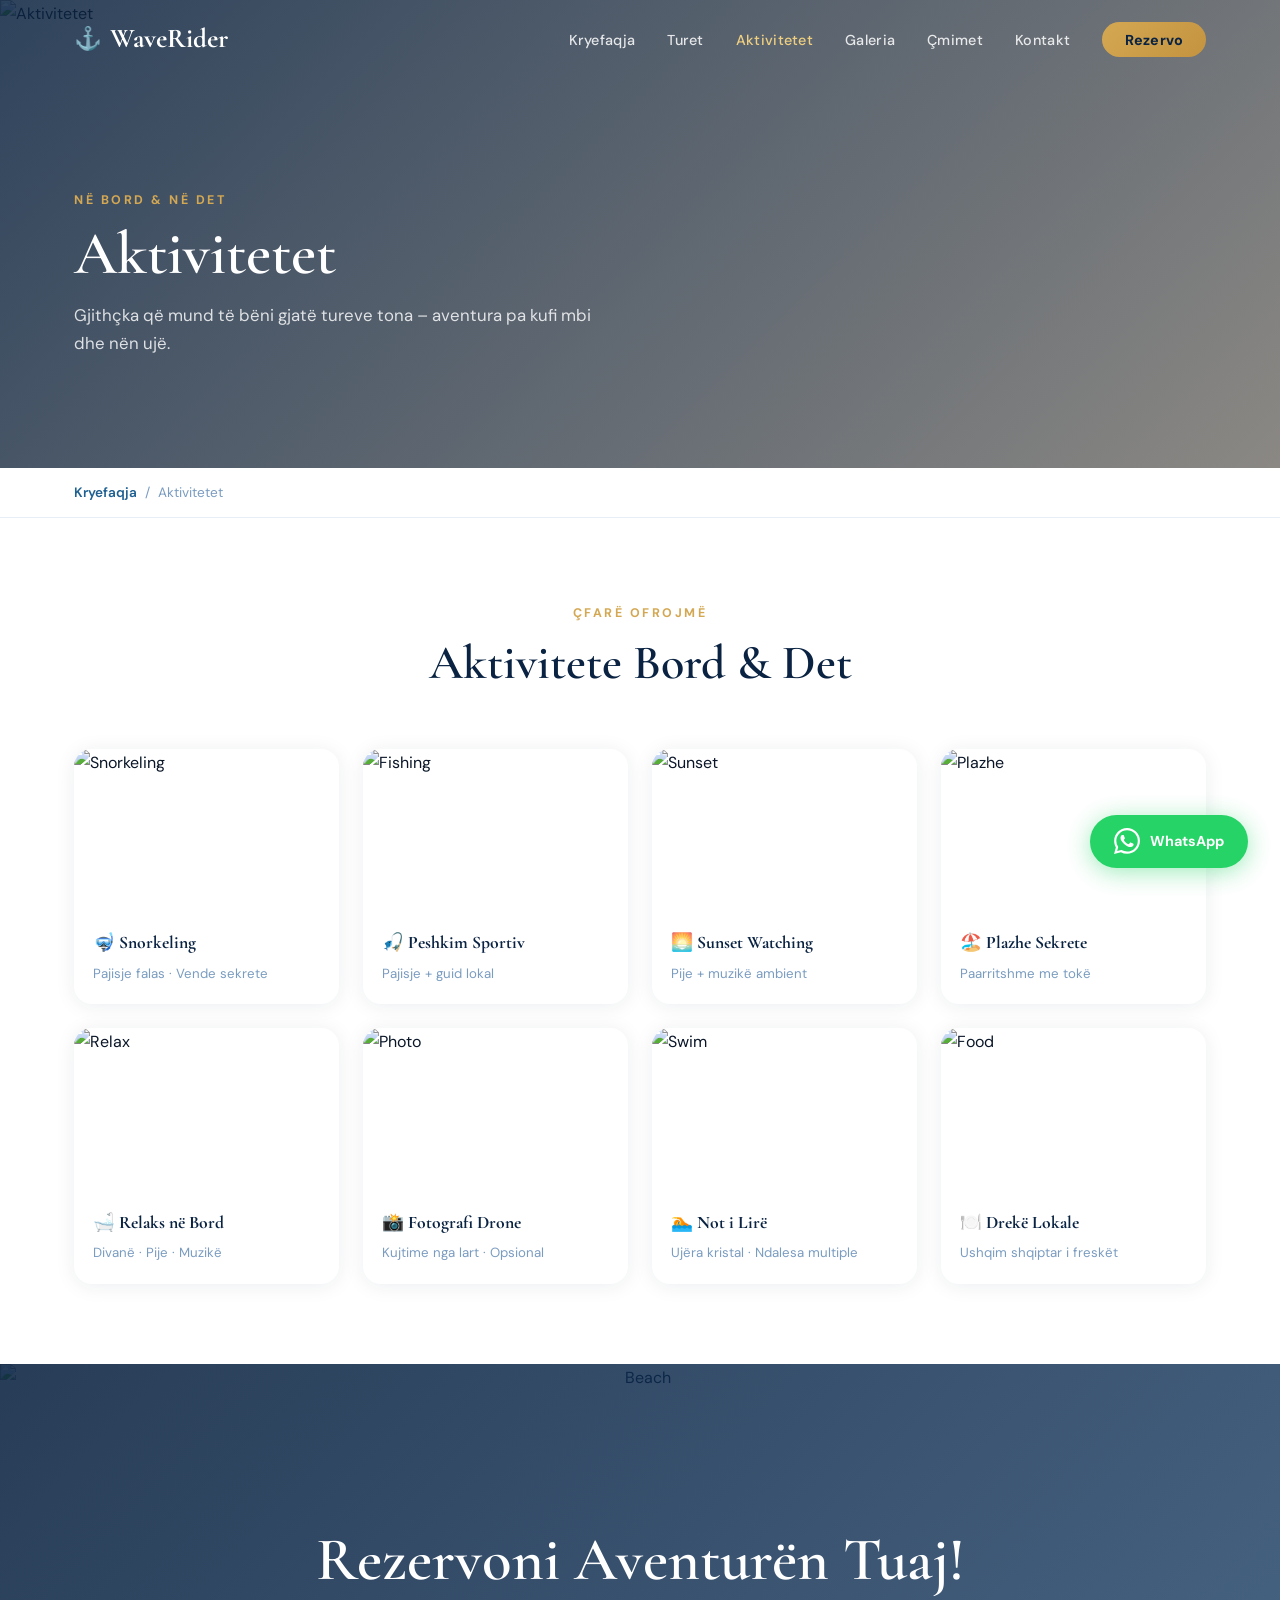
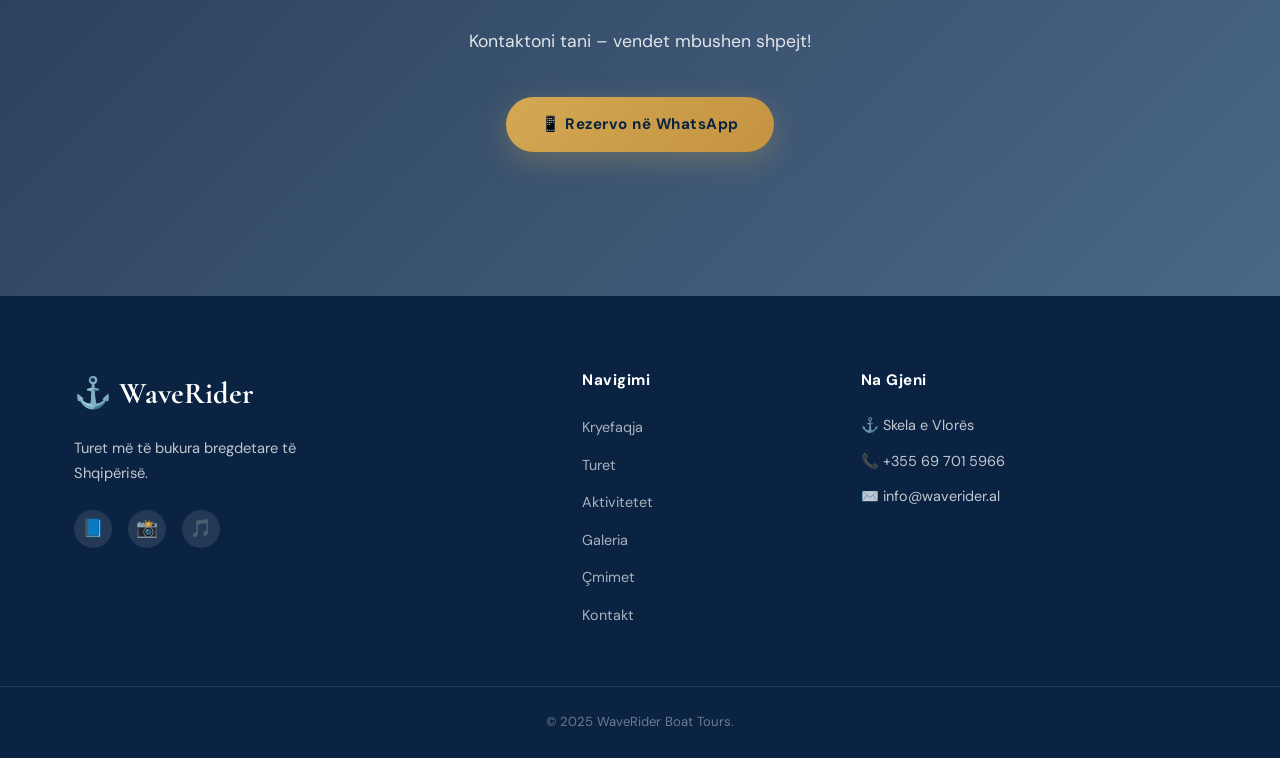
==== commit c6fc7ca3: "Update aktivitetet.html" ====
--- a/aktivitetet.html
+++ b/aktivitetet.html
@@ -1,8 +1,9 @@
+<!-- AKTIVITETET -->
 <!DOCTYPE html>
 <html lang="sq">
 <head>
   <meta charset="UTF-8"><meta name="viewport" content="width=device-width, initial-scale=1.0">
-  <title>Turet – WaveRider Boat Tours</title>
+  <title>Aktivitetet – WaveRider Boat Tours</title>
   <link href="https://fonts.googleapis.com/css2?family=Cormorant+Garamond:ital,wght@0,400;0,600;0,700;1,400;1,600&family=DM+Sans:wght@300;400;500;700&display=swap" rel="stylesheet">
   <link rel="stylesheet" href="style.css">
 </head>
@@ -12,178 +13,51 @@
       <a href="index.html" class="logo"><span class="logo-icon">⚓</span> WaveRider</a>
       <button class="burger" id="burger"><span></span><span></span><span></span></button>
       <ul class="nav-links" id="navLinks">
-        <li><a href="index.html">Kryefaqja</a></li><li><a href="turet.html" class="active">Turet</a></li>
-        <li><a href="aktivitetet.html">Aktivitetet</a></li><li><a href="galeria.html">Galeria</a></li>
+        <li><a href="index.html">Kryefaqja</a></li><li><a href="turet.html">Turet</a></li>
+        <li><a href="aktivitetet.html" class="active">Aktivitetet</a></li><li><a href="galeria.html">Galeria</a></li>
         <li><a href="cmimi.html">Çmimet</a></li><li><a href="kontakt.html">Kontakt</a></li>
         <li><a href="kontakt.html" class="btn-rezervo-nav">Rezervo</a></li>
       </ul>
     </div>
   </nav>
-  <!-- MOBILE NAV FIX -->
-  <style>
-    @media(max-width:768px){
-      #navbar .nav-inner { position:relative; z-index:1002; }
-      #burger { display:flex !important; flex-direction:column; justify-content:center; align-items:center; gap:5px; background:none; border:none; cursor:pointer; padding:8px; width:44px; height:44px; position:relative; z-index:1002; }
-      #burger span { display:block !important; width:26px; height:2.5px; background:white; border-radius:3px; transition:transform .35s ease, opacity .25s ease, width .3s ease; transform-origin:center; pointer-events:none; }
-      #burger.open span:nth-child(1){ transform:translateY(7.5px) rotate(45deg); }
-      #burger.open span:nth-child(2){ opacity:0; width:0; }
-      #burger.open span:nth-child(3){ transform:translateY(-7.5px) rotate(-45deg); }
-      #navLinks { display:flex !important; position:fixed !important; top:0 !important; left:0 !important; right:0 !important; bottom:0 !important; flex-direction:column !important; justify-content:center !important; align-items:center !important; background:rgba(10,35,66,.98) !important; transform:translateX(100%) !important; transition:transform .4s cubic-bezier(.77,0,.18,1) !important; gap:1.6rem !important; z-index:1001 !important; padding:5rem 2rem 2rem !important; list-style:none !important; margin:0 !important; }
-      #navLinks.open { transform:translateX(0) !important; }
-      #navLinks li { text-align:center; width:100%; }
-      #navLinks a { font-size:1.25rem !important; color:rgba(255,255,255,.9) !important; display:block; padding:.5rem 0; font-weight:600; }
-      #navLinks a.active { color:#f0d080 !important; }
-      #navLinks .btn-rezervo-nav { background:linear-gradient(135deg,#d4a853,#c49340) !important; color:#0a2342 !important; padding:.7rem 2rem !important; border-radius:50px; display:inline-block !important; margin-top:.5rem; }
-    }
-  </style>
-
   <section class="page-hero">
-    <div class="page-hero-bg"><img src="https://images.unsplash.com/photo-1500514966906-fe245eea9344?w=1600&q=80" alt="Turet"><div class="page-hero-overlay"></div></div>
-    <div class="page-hero-content">
-      <span class="label">Aventura Juaj Fillon Këtu</span>
-      <h1>Të Gjitha Turet</h1>
-      <p>Nga sunset cruise romantike deri tek charteri privat – kemi diçka për çdo dëshirë.</p>
-    </div>
+    <div class="page-hero-bg"><img src="https://images.unsplash.com/photo-1530053969600-caed2596d242?w=1600&q=80" alt="Aktivitetet"><div class="page-hero-overlay"></div></div>
+    <div class="page-hero-content"><span class="label">Në Bord & Në Det</span><h1>Aktivitetet</h1><p>Gjithçka që mund të bëni gjatë tureve tona – aventura pa kufi mbi dhe nën ujë.</p></div>
   </section>
-  <div class="breadcrumb"><div class="container"><a href="index.html">Kryefaqja</a> <span>/</span> Turet</div></div>
+  <div class="breadcrumb"><div class="container"><a href="index.html">Kryefaqja</a> <span>/</span> Aktivitetet</div></div>
 
   <section style="padding:5rem 0;background:white;">
     <div class="container">
-
-      <!-- Tour 1 -->
-      <div class="split fade-in" style="margin-bottom:5rem">
-        <div class="split-img">
-          <img src="https://images.unsplash.com/photo-1507525428034-b723cf961d3e?w=800&q=80" alt="Sunset Cruise">
-          <div class="img-float"><strong>3h</strong><span>Kohëzgjatja</span></div>
-        </div>
-        <div class="split-text">
-          <span class="label">Turi 01</span>
-          <h2>🌅 Sunset Cruise</h2>
-          <p>Kthehuni mbrapa në kohë dhe shijoni perëndimin e diellit mbi det Adriatik – ngjyra portokalli, rozë dhe vjollcë që reflektohen mbi ujë.</p>
-          <div style="display:grid;grid-template-columns:1fr 1fr;gap:.8rem;margin:1.2rem 0">
-            <div style="background:var(--sand);padding:.8rem 1rem;border-radius:10px;font-size:.88rem"><strong style="color:var(--navy);display:block">⏱ Kohëzgjatja</strong>3 orë (18:00–21:00)</div>
-            <div style="background:var(--sand);padding:.8rem 1rem;border-radius:10px;font-size:.88rem"><strong style="color:var(--navy);display:block">👥 Kapaciteti</strong>Maks. 12 persona</div>
-            <div style="background:var(--sand);padding:.8rem 1rem;border-radius:10px;font-size:.88rem"><strong style="color:var(--navy);display:block">🥂 Përfshihet</strong>Pije mirëpritëse</div>
-            <div style="background:var(--sand);padding:.8rem 1rem;border-radius:10px;font-size:.88sim"><strong style="color:var(--navy);display:block">💰 Çmimi</strong>3,500 Lekë/person</div>
-          </div>
-          <div style="background:#fff3e0;border-left:4px solid var(--gold);padding:.8rem 1rem;border-radius:0 10px 10px 0;margin-bottom:1.2rem;font-size:.88rem;color:#92400e">
-            ⚡ Vetëm <strong>3 vende lira</strong> sot – rezervoni shpejt!
-          </div>
-          <button class="btn-primary btn-book-card" data-tour="🌅 Sunset Cruise (3h) – 3,500 Lekë/person">Rezervo Sunset Cruise</button>
-        </div>
+      <div class="section-header fade-in"><span class="label">Çfarë Ofrojmë</span><h2>Aktivitete Bord & Det</h2></div>
+      <div class="act-grid">
+        <div class="act-item fade-in"><img src="https://images.unsplash.com/photo-1530053969600-caed2596d242?w=500&q=80" alt="Snorkeling"><div class="act-body"><h4>🤿 Snorkeling</h4><p>Pajisje falas · Vende sekrete</p></div></div>
+        <div class="act-item fade-in"><img src="https://images.unsplash.com/photo-1467195659-c08bb4c3c1c1?w=500&q=80" alt="Fishing"><div class="act-body"><h4>🎣 Peshkim Sportiv</h4><p>Pajisje + guid lokal</p></div></div>
+        <div class="act-item fade-in"><img src="https://images.unsplash.com/photo-1505118380757-91f5f5632de0?w=500&q=80" alt="Sunset"><div class="act-body"><h4>🌅 Sunset Watching</h4><p>Pije + muzikë ambient</p></div></div>
+        <div class="act-item fade-in"><img src="https://images.unsplash.com/photo-1559827260-dc66d52bef19?w=500&q=80" alt="Plazhe"><div class="act-body"><h4>🏖️ Plazhe Sekrete</h4><p>Paarritshme me tokë</p></div></div>
+        <div class="act-item fade-in"><img src="https://images.unsplash.com/photo-1544551763-46a013bb70d5?w=500&q=80" alt="Relax"><div class="act-body"><h4>🛁 Relaks në Bord</h4><p>Divanë · Pije · Muzikë</p></div></div>
+        <div class="act-item fade-in"><img src="https://images.unsplash.com/photo-1488590528505-98d2b5aba04b?w=500&q=80" alt="Photo"><div class="act-body"><h4>📸 Fotografi Drone</h4><p>Kujtime nga lart · Opsional</p></div></div>
+        <div class="act-item fade-in"><img src="https://images.unsplash.com/photo-1452721226468-f95fb66ebf83?w=500&q=80" alt="Swim"><div class="act-body"><h4>🏊 Not i Lirë</h4><p>Ujëra kristal · Ndalesa multiple</p></div></div>
+        <div class="act-item fade-in"><img src="https://images.unsplash.com/photo-1414235077428-338989a2e8c0?w=500&q=80" alt="Food"><div class="act-body"><h4>🍽️ Drekë Lokale</h4><p>Ushqim shqiptar i freskët</p></div></div>
       </div>
-
-      <!-- Tour 2 -->
-      <div class="split fade-in" style="margin-bottom:5rem;direction:rtl">
-        <div class="split-img" style="direction:ltr">
-          <img src="https://images.unsplash.com/photo-1540202404-a2f29016b523?w=800&q=80" alt="Full Day">
-          <div class="img-float"><strong>8h</strong><span>Kohëzgjatja</span></div>
-        </div>
-        <div class="split-text" style="direction:ltr">
-          <span class="label">Turi 02 – ⭐ Bestseller</span>
-          <h2>🌊 Full Day Explorer</h2>
-          <p>Dita e plotë eksplorimi – 8 orë nëpër ujërat e Rivierës Shqiptare. Vizitojmë plazhet e paarritshme me tokë, ndalojmë për snorkel, drekë dhe not.</p>
-          <div style="display:grid;grid-template-columns:1fr 1fr;gap:.8rem;margin:1.2rem 0">
-            <div style="background:var(--sand);padding:.8rem 1rem;border-radius:10px;font-size:.88rem"><strong style="color:var(--navy);display:block">⏱ Kohëzgjatja</strong>8 orë (09:00–17:00)</div>
-            <div style="background:var(--sand);padding:.8rem 1rem;border-radius:10px;font-size:.88rem"><strong style="color:var(--navy);display:block">👥 Kapaciteti</strong>Maks. 12 persona</div>
-            <div style="background:var(--sand);padding:.8rem 1rem;border-radius:10px;font-size:.88rem"><strong style="color:var(--navy);display:block">🍱 Përfshihet</strong>Drekë lokale + pije</div>
-            <div style="background:var(--sand);padding:.8rem 1rem;border-radius:10px;font-size:.88rem"><strong style="color:var(--navy);display:block">💰 Çmimi</strong>5,500 Lekë/person</div>
-          </div>
-          <div style="background:#e8f5e9;border-left:4px solid #4caf50;padding:.8rem 1rem;border-radius:0 10px 10px 0;margin-bottom:1.2rem;font-size:.88rem;color:#2e7d32">
-            ✅ <strong>5 vende lira</strong> – ky tur nuk anulohet!
-          </div>
-          <button class="btn-primary btn-book-card" data-tour="🌊 Full Day Explorer (8h) – 5,500 Lekë/person">Rezervo Full Day Tour</button>
-        </div>
-      </div>
-
-      <!-- Tour 3 -->
-      <div class="split fade-in" style="margin-bottom:5rem">
-        <div class="split-img">
-          <img src="https://images.unsplash.com/photo-1559827260-dc66d52bef19?w=800&q=80" alt="Island Hopping">
-          <div class="img-float"><strong>6h</strong><span>Kohëzgjatja</span></div>
-        </div>
-        <div class="split-text">
-          <span class="label">Turi 03</span>
-          <h2>🏝️ Island Hopping</h2>
-          <p>3-4 ndalesa nëpër ishuj dhe grykat e shkëmbit – çdo ndalesë ka surprizën e vet. Ujëra të qarta, snorkel dhe pushim nën hijen e shkëmbinjve.</p>
-          <div style="display:grid;grid-template-columns:1fr 1fr;gap:.8rem;margin:1.2rem 0">
-            <div style="background:var(--sand);padding:.8rem 1rem;border-radius:10px;font-size:.88rem"><strong style="color:var(--navy);display:block">⏱ Kohëzgjatja</strong>6 orë (10:00–16:00)</div>
-            <div style="background:var(--sand);padding:.8rem 1rem;border-radius:10px;font-size:.88rem"><strong style="color:var(--navy);display:block">👥 Kapaciteti</strong>Maks. 12 persona</div>
-            <div style="background:var(--sand);padding:.8rem 1rem;border-radius:10px;font-size:.88rem"><strong style="color:var(--navy);display:block">🤿 Përfshihet</strong>Pajisje snorkeling</div>
-            <div style="background:var(--sand);padding:.8rem 1rem;border-radius:10px;font-size:.88rem"><strong style="color:var(--navy);display:block">💰 Çmimi</strong>7,500 Lekë/person</div>
-          </div>
-          <button class="btn-primary btn-book-card" data-tour="🏝️ Island Hopping (6h) – 7,500 Lekë/person">Rezervo Island Hopping</button>
-        </div>
-      </div>
-
-      <!-- Tour 4 – Private -->
-      <div style="background:var(--navy);border-radius:var(--radius);padding:3rem;display:grid;grid-template-columns:1fr 1fr;gap:3rem;align-items:center" class="fade-in">
-        <div>
-          <span style="display:inline-block;background:var(--gold);color:var(--navy);font-size:.75rem;font-weight:700;padding:.3rem 1rem;border-radius:50px;letter-spacing:1px;margin-bottom:1rem">⭐ PREMIUM</span>
-          <h2 style="font-family:var(--font-display);font-size:2rem;color:white;margin-bottom:1rem">⭐ Private Charter</h2>
-          <p style="color:rgba(255,255,255,.8);margin-bottom:1.5rem">Varka vetëm për ju – çdo detaj sipas dëshirës suaj. Ideal për propozime, festa, evente korporative dhe dasmash.</p>
-          <ul style="list-style:none;margin-bottom:1.5rem">
-            <li style="color:rgba(255,255,255,.8);padding:.4rem 0;border-bottom:1px solid rgba(255,255,255,.1)">✓ Orari sipas dëshirës tuaj</li>
-            <li style="color:rgba(255,255,255,.8);padding:.4rem 0;border-bottom:1px solid rgba(255,255,255,.1)">✓ Menu e personalizuar</li>
-            <li style="color:rgba(255,255,255,.8);padding:.4rem 0;border-bottom:1px solid rgba(255,255,255,.1)">✓ Fotograf profesional opsional</li>
-            <li style="color:rgba(255,255,255,.8);padding:.4rem 0">✓ Dekorime dhe surpriza opsionale</li>
-          </ul>
-          <div style="font-family:var(--font-display);font-size:2.5rem;color:var(--gold-light);margin-bottom:1.5rem">12,000 <span style="font-size:1rem;font-family:var(--font-body);color:rgba(255,255,255,.6)">Lekë/varkë</span></div>
-          <button class="btn-primary btn-book-card" data-tour="⭐ Private Charter – 12,000 Lekë/varkë">Rezervo Charter Privat</button>
-        </div>
-        <img src="https://images.unsplash.com/photo-1544551763-46a013bb70d5?w=600&q=80" alt="Private Charter" style="border-radius:14px;height:320px;object-fit:cover;width:100%">
-      </div>
-
     </div>
   </section>
 
   <section class="cta-banner">
-    <img src="https://images.unsplash.com/photo-1506197603052-3cc9c3a201bd?w=1600&q=80" alt="Sea" class="cta-bg">
-    <div class="cta-overlay"></div>
-    <div class="cta-content">
-      <h2>Nuk Jeni i Sigurt Cilin Tur?</h2>
-      <p>Shkruani në WhatsApp dhe ju ndihmojmë të zgjidhni turin perfekt për ju!</p>
-      <a href="https://wa.me/355697015966?text=Përshëndetje!%20Dua%20informacion%20mbi%20turet%20tuaja." class="btn-primary" target="_blank">📱 Pyetni në WhatsApp</a>
-    </div>
+    <img src="https://images.unsplash.com/photo-1507525428034-b723cf961d3e?w=1600&q=80" alt="Beach" class="cta-bg"><div class="cta-overlay"></div>
+    <div class="cta-content"><h2>Rezervoni Aventurën Tuaj!</h2><p>Kontaktoni tani – vendet mbushen shpejt!</p>
+      <a href="https://wa.me/355697015966?text=Përshëndetje!%20Dua%20të%20rezervoj%20nje%20tur." class="btn-primary" target="_blank">📱 Rezervo në WhatsApp</a></div>
   </section>
 
-  <footer class="footer">
-    <div class="container footer-grid">
-      <div class="footer-brand"><div class="logo">⚓ WaveRider</div><p>Turet më të bukura bregdetare të Shqipërisë.</p><div class="social-links"><a href="#">📘</a><a href="#">📸</a><a href="#">🎵</a></div></div>
-      <div class="footer-links"><h4>Navigimi</h4><ul><li><a href="index.html">Kryefaqja</a></li><li><a href="turet.html">Turet</a></li><li><a href="aktivitetet.html">Aktivitetet</a></li><li><a href="galeria.html">Galeria</a></li><li><a href="cmimi.html">Çmimet</a></li><li><a href="kontakt.html">Kontakt</a></li></ul></div>
-      <div class="footer-contact"><h4>Na Gjeni</h4><p>⚓ Skela e Vlorës, Porti Turistik</p><p>📞 +355 69 701 5966</p><p>✉️ info@waverider.al</p></div>
-    </div>
-    <div class="footer-bottom">© 2025 WaveRider Boat Tours.</div>
-  </footer>
+  <footer class="footer"><div class="container footer-grid">
+    <div class="footer-brand"><div class="logo">⚓ WaveRider</div><p>Turet më të bukura bregdetare të Shqipërisë.</p><div class="social-links"><a href="#">📘</a><a href="#">📸</a><a href="#">🎵</a></div></div>
+    <div class="footer-links"><h4>Navigimi</h4><ul><li><a href="index.html">Kryefaqja</a></li><li><a href="turet.html">Turet</a></li><li><a href="aktivitetet.html">Aktivitetet</a></li><li><a href="galeria.html">Galeria</a></li><li><a href="cmimi.html">Çmimet</a></li><li><a href="kontakt.html">Kontakt</a></li></ul></div>
+    <div class="footer-contact"><h4>Na Gjeni</h4><p>⚓ Skela e Vlorës</p><p>📞 +355 69 701 5966</p><p>✉️ info@waverider.al</p></div>
+  </div><div class="footer-bottom">© 2025 WaveRider Boat Tours.</div></footer>
 
-  <a href="https://wa.me/355697015966?text=Përshëndetje%20WaveRider!%20Dua%20të%20rezervoj%20nje%20tur." class="whatsapp-btn" target="_blank" rel="noopener">
+  <a href="https://wa.me/355697015966?text=Përshëndetje%20WaveRider!" class="whatsapp-btn" target="_blank" rel="noopener">
     <svg xmlns="http://www.w3.org/2000/svg" viewBox="0 0 24 24" fill="white" width="26" height="26"><path d="M17.472 14.382c-.297-.149-1.758-.867-2.03-.967-.273-.099-.471-.148-.67.15-.197.297-.767.966-.94 1.164-.173.199-.347.223-.644.075-.297-.15-1.255-.463-2.39-1.475-.883-.788-1.48-1.761-1.653-2.059-.173-.297-.018-.458.13-.606.134-.133.298-.347.446-.52.149-.174.198-.298.298-.497.099-.198.05-.371-.025-.52-.075-.149-.669-1.612-.916-2.207-.242-.579-.487-.5-.669-.51-.173-.008-.371-.01-.57-.01-.198 0-.52.074-.792.372-.272.297-1.04 1.016-1.04 2.479 0 1.462 1.065 2.875 1.213 3.074.149.198 2.096 3.2 5.077 4.487.709.306 1.262.489 1.694.625.712.227 1.36.195 1.871.118.571-.085 1.758-.719 2.006-1.413.248-.694.248-1.289.173-1.413-.074-.124-.272-.198-.57-.347m-5.421 7.403h-.004a9.87 9.87 0 01-5.031-1.378l-.361-.214-3.741.982.998-3.648-.235-.374a9.86 9.86 0 01-1.51-5.26c.001-5.45 4.436-9.884 9.888-9.884 2.64 0 5.122 1.03 6.988 2.898a9.825 9.825 0 012.893 6.994c-.003 5.45-4.437 9.884-9.885 9.884m8.413-18.297A11.815 11.815 0 0012.05 0C5.495 0 .16 5.335.157 11.892c0 2.096.547 4.142 1.588 5.945L.057 24l6.305-1.654a11.882 11.882 0 005.683 1.448h.005c6.554 0 11.89-5.335 11.893-11.893a11.821 11.821 0 00-3.48-8.413z"/></svg>
     <span>WhatsApp</span>
   </a>
-
-  <div class="modal-overlay" id="modalOverlay">
-    <div class="modal" id="bookModal">
-      <button class="modal-close" id="modalClose">✕</button>
-      <h3>🚢 Konfirmo Rezervimin</h3>
-      <p>Plotësoni të dhënat – konfirmim brenda 1 ore në WhatsApp.</p>
-      <form class="modal-form" id="modalForm">
-        <div class="form-group"><label>Emri & Mbiemri *</label><input type="text" id="mName" placeholder="Emri juaj" required></div>
-        <div class="form-group"><label>Telefoni *</label><input type="tel" id="mPhone" placeholder="+355 6X XXX XXXX" required></div>
-        <div class="form-group"><label>Turi *</label><select id="mTour" required><option value="">-- Zgjidhni --</option><option>🌅 Sunset Cruise (3h) – 3,500 Lekë/person</option><option>🌊 Full Day Explorer (8h) – 5,500 Lekë/person</option><option>🏝️ Island Hopping (6h) – 7,500 Lekë/person</option><option>⭐ Private Charter – 12,000 Lekë/varkë</option></select></div>
-        <div style="display:grid;grid-template-columns:1fr 1fr;gap:.8rem">
-          <div class="form-group"><label>Data *</label><input type="date" id="mDate" required></div>
-          <div class="form-group"><label>Persona *</label><select id="mGuests" required><option>1</option><option selected>2</option><option>3</option><option>4</option><option>5</option><option>6</option><option>7-9</option><option>10-12</option></select></div>
-        </div>
-        <div class="form-group"><label>Kërkesë Speciale</label><textarea id="mNote" placeholder="Festë speciale, alergji..."></textarea></div>
-        <div class="modal-actions">
-          <button type="submit" class="btn-book">📩 Dërgo në WhatsApp</button>
-          <button type="button" class="btn-ghost" style="color:var(--navy);border-color:var(--navy)" onclick="document.getElementById('modalOverlay').classList.remove('active');document.body.style.overflow=''">Anulo</button>
-        </div>
-        <div class="success-msg" id="successMsg">✅ Rezervimi u dërgua! Do ju kontaktojmë shpejt.</div>
-      </form>
-    </div>
-  </div>
-  <script>const today=new Date().toISOString().split('T')[0];document.querySelectorAll('input[type="date"]').forEach(d=>d.min=today);</script>
   <script src="script.js"></script>
 </body>
 </html>
--- a/style.css
+++ b/style.css
@@ -86,6 +86,7 @@
 .nav-inner { max-width: 1180px; margin: 0 auto; padding: 0 1.5rem; display: flex; align-items: center; justify-content: space-between; }
 .logo { font-family: var(--font-display); font-size: 1.7rem; font-weight: 700; color: white; display: flex; align-items: center; gap: .5rem; }
 .logo-icon { font-size: 1.4rem; }
+/* Desktop nav */
 .nav-links { display: flex; align-items: center; gap: 2rem; list-style: none; }
 .nav-links a { color: rgba(255,255,255,.85); font-weight: 500; font-size: .9rem; transition: color .2s; letter-spacing: .3px; }
 .nav-links a:hover, .nav-links a.active { color: var(--gold-light); }
@@ -98,33 +99,36 @@
 }
 .btn-rezervo-nav:hover { color: var(--navy) !important; }
 
+/* Burger – hidden on desktop */
 .burger {
   display: none;
   flex-direction: column;
   justify-content: center;
   align-items: center;
-  gap: 5px;
+  gap: 6px;
   background: none;
   border: none;
   cursor: pointer;
-  padding: 8px;
-  z-index: 1001;
+  padding: 6px;
+  z-index: 1100;
   position: relative;
   width: 44px;
   height: 44px;
+  flex-shrink: 0;
 }
 .burger span {
   display: block;
-  width: 26px;
-  height: 2.5px;
+  width: 24px;
+  height: 2px;
   background: white;
-  border-radius: 3px;
-  transition: transform .35s ease, opacity .25s ease, width .3s ease;
+  border-radius: 2px;
+  transition: transform .3s ease, opacity .2s ease, width .3s ease;
   transform-origin: center;
 }
-.burger.open span:nth-child(1) { transform: translateY(7.5px) rotate(45deg); }
+/* X state */
+.burger.open span:nth-child(1) { transform: translateY(8px) rotate(45deg); }
 .burger.open span:nth-child(2) { opacity: 0; width: 0; }
-.burger.open span:nth-child(3) { transform: translateY(-7.5px) rotate(-45deg); }
+.burger.open span:nth-child(3) { transform: translateY(-8px) rotate(-45deg); }
 
 /* ===== HERO ===== */
 .hero {
@@ -476,42 +480,65 @@
 @media(max-width:1024px) { .tours-grid { grid-template-columns:repeat(2,1fr); } .act-grid { grid-template-columns:repeat(2,1fr); } }
 
 @media(max-width:768px) {
-  .burger { display:flex !important; }
-
+
+  /* Show burger button */
+  .burger { display: flex !important; }
+
+  /* Hide nav on mobile – slides in from right when .open */
   .nav-links {
+    display: none;
     position: fixed;
     top: 0; left: 0; right: 0; bottom: 0;
     flex-direction: column;
     justify-content: center;
     align-items: center;
-    background: var(--navy);
-    transform: translateX(100%);
-    transition: transform .4s cubic-bezier(.77,0,.18,1);
-    gap: 1.8rem;
-    z-index: 1000;
-    padding: 5rem 2rem 2rem;
+    background: rgba(10,35,66,.98);
+    gap: 0;
+    z-index: 1050;
+    padding: 0;
     list-style: none;
-    display: flex;
+    margin: 0;
+    overflow-y: auto;
   }
-  .nav-links.open { transform: translateX(0); }
-  .nav-links li { text-align: center; width: 100%; }
+  /* When JS adds .open – show and animate in */
+  .nav-links.open {
+    display: flex !important;
+    animation: slideInRight .35s ease forwards;
+  }
+  @keyframes slideInRight {
+    from { transform: translateX(100%); opacity: 0; }
+    to   { transform: translateX(0);    opacity: 1; }
+  }
+
+  .nav-links li {
+    text-align: center;
+    width: 100%;
+    border-bottom: 1px solid rgba(255,255,255,.08);
+  }
+  .nav-links li:first-child { border-top: 1px solid rgba(255,255,255,.08); }
+
   .nav-links a {
-    font-size: 1.3rem;
-    color: rgba(255,255,255,.9);
-    display: block;
-    padding: .4rem 0;
+    font-size: 1.15rem !important;
+    color: rgba(255,255,255,.9) !important;
+    display: block !important;
+    padding: 1.1rem 2rem !important;
     font-weight: 600;
+    transition: background .2s, color .2s;
   }
-  .nav-links a:hover, .nav-links a.active { color: var(--gold-light); }
-  .btn-rezervo-nav {
+  .nav-links a:hover  { background: rgba(255,255,255,.06) !important; }
+  .nav-links a.active { color: var(--gold-light) !important; }
+
+  .nav-links .btn-rezervo-nav {
     background: linear-gradient(135deg, var(--gold), #c49340) !important;
     color: var(--navy) !important;
-    padding: .7rem 2rem !important;
-    border-radius: 50px;
+    margin: 1.5rem auto 0 !important;
+    padding: .85rem 2.5rem !important;
+    border-radius: 50px !important;
     display: inline-block !important;
-    margin-top: .5rem;
+    font-weight: 700 !important;
   }
 
+  /* Layout */
   .tours-grid { grid-template-columns:1fr; }
   .booking-wrap { grid-template-columns:1fr; }
   .split { grid-template-columns:1fr; }
